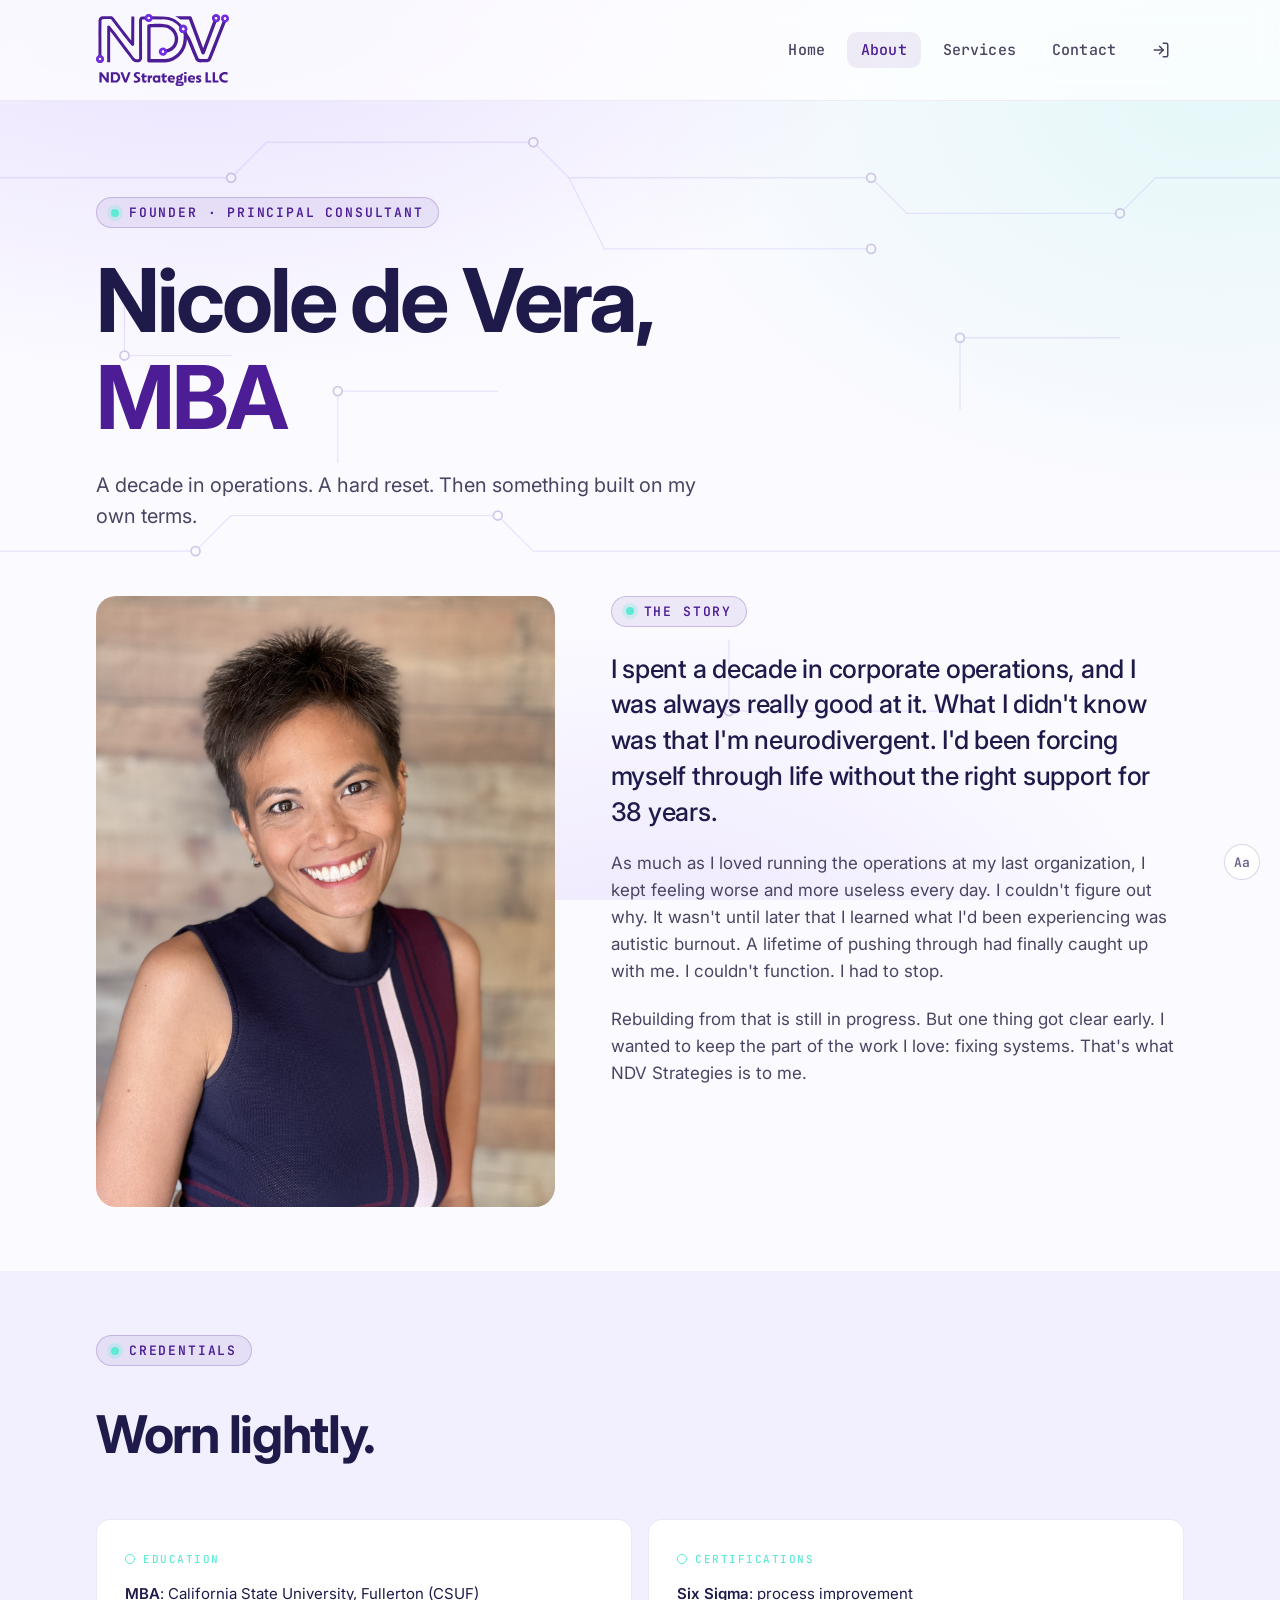
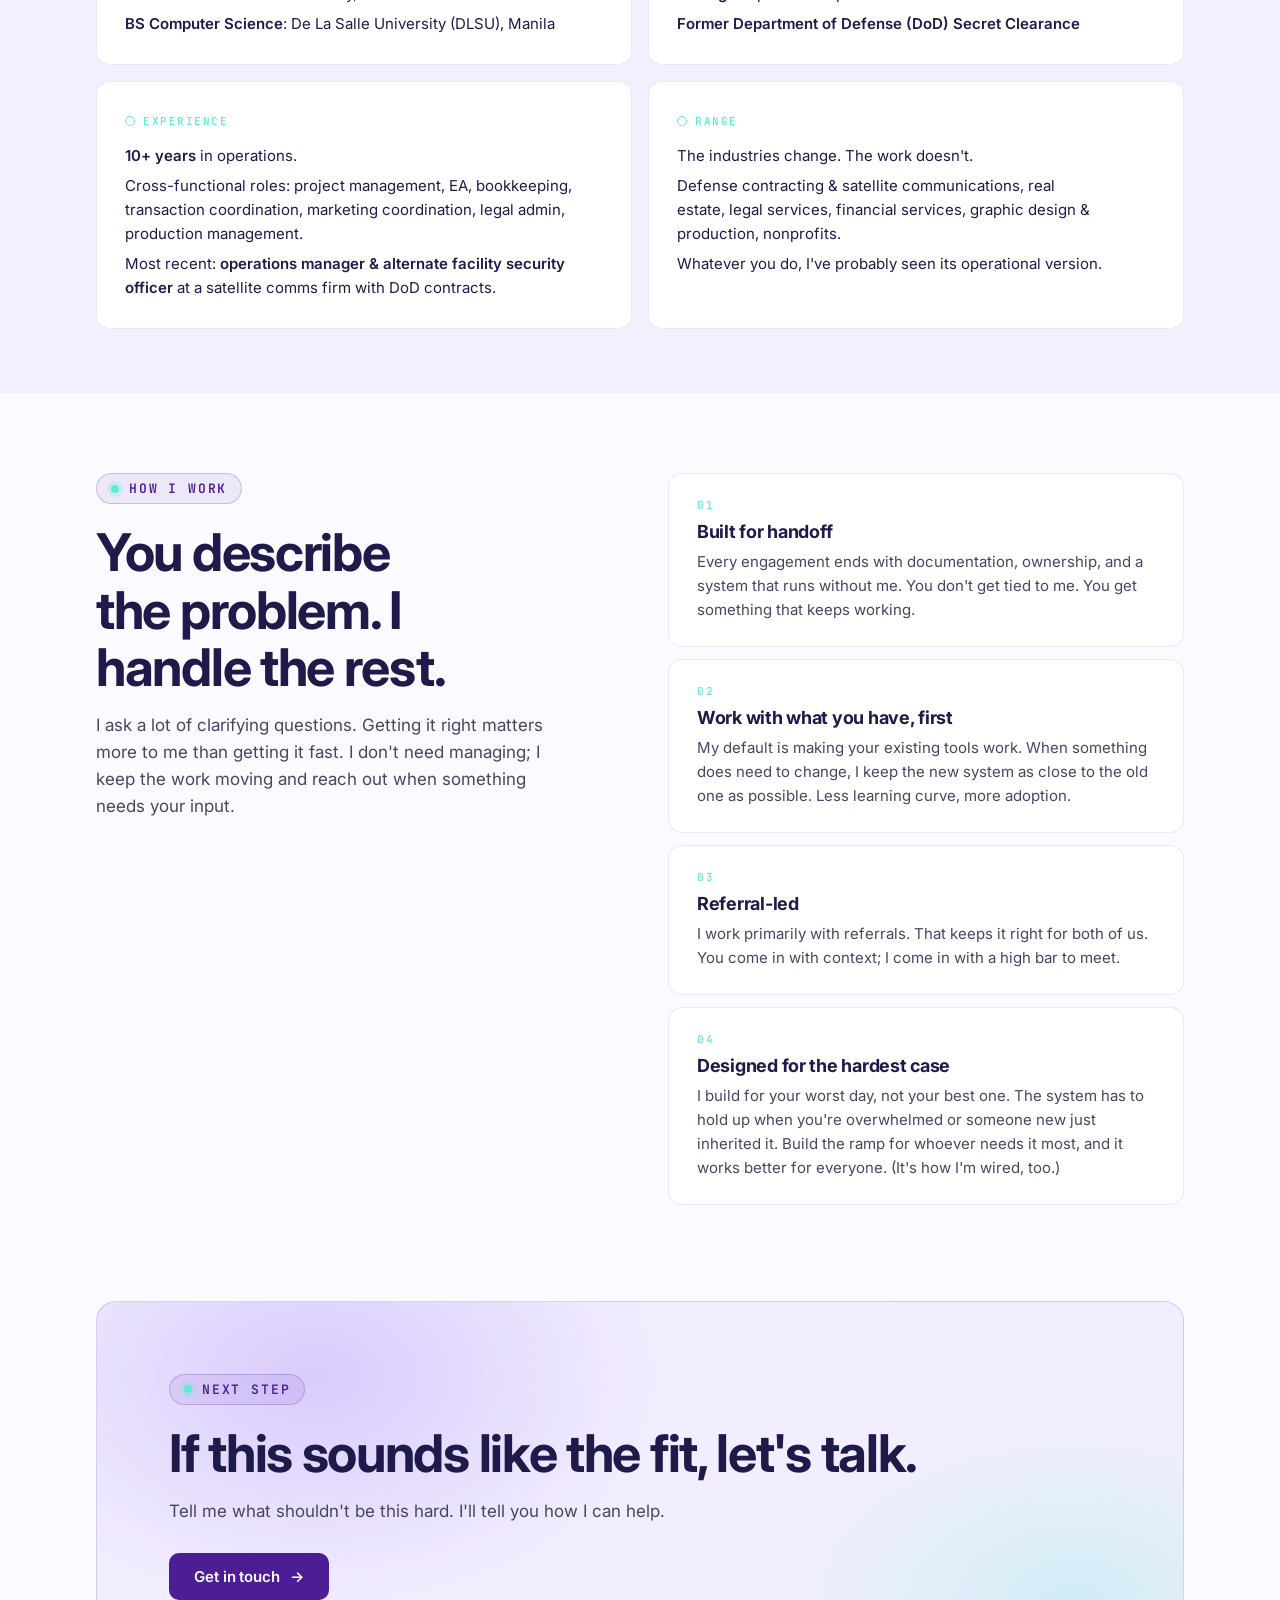
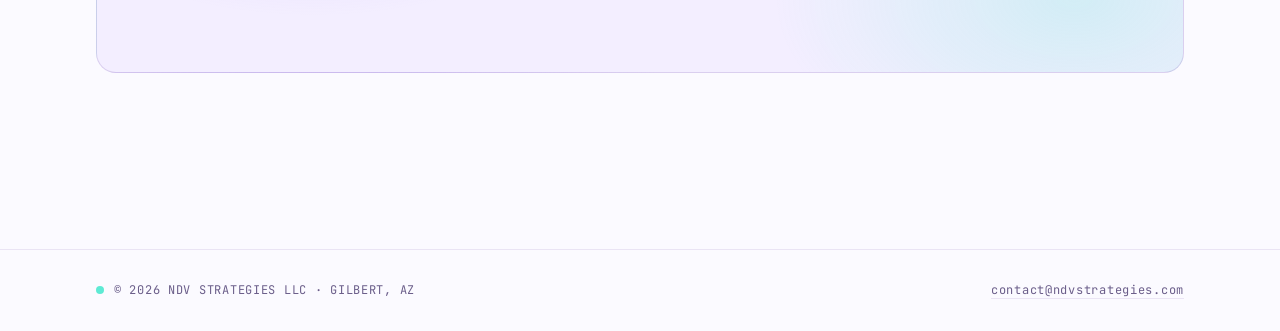
==== about.html @ 49d9cf90 "Services as 01/02/03 accordion; trim Work/Security from nav Convert the Services section from stacke" ====
<!doctype html>
<html lang="en">
<head>
<meta charset="utf-8">
<meta name="viewport" content="width=device-width, initial-scale=1">
<!-- Google Analytics -->
<script async src="https://www.googletagmanager.com/gtag/js?id=G-9NS33HYLJK"></script>
<script>window.dataLayer=window.dataLayer||[];function gtag(){dataLayer.push(arguments);}gtag('js',new Date());gtag('config','G-9NS33HYLJK');</script>
<title>About · NDV Strategies</title>
<meta name="description" content="Nicole de Vera, MBA, founder of NDV Strategies. A decade of operations including government contracting, a former Secret Clearance, and a bias for systems that run without you.">
<link rel="icon" type="image/svg+xml" href="assets/ndv-strategies-favicon.svg">
<link rel="icon" type="image/png" href="assets/ndv-strategies-favicon.png">
<link rel="stylesheet" href="colors_and_type.css">
<link rel="stylesheet" href="css/styles.css">
</head>
<body>

<svg class="circuit-bg" viewBox="0 0 1440 900" preserveAspectRatio="xMidYMid slice" aria-hidden="true">
  <g fill="none" stroke="#A78BFA" stroke-width="1.5" stroke-linecap="round" stroke-linejoin="round" opacity="0.9">
    <path d="M -50 200 L 260 200 L 300 160 L 600 160 L 640 200 L 980 200"/>
    <path d="M 980 200 L 1020 240 L 1260 240 L 1300 200 L 1500 200"/>
    <path d="M 640 200 L 680 280 L 980 280"/>
    <path d="M -50 620 L 220 620 L 260 580 L 560 580 L 600 620 L 1500 620"/>
    <path d="M 380 520 L 380 440 L 560 440"/>
    <path d="M 1080 460 L 1080 380 L 1260 380"/>
    <path d="M 820 720 L 820 800 L 1100 800"/>
    <path d="M 140 320 L 140 400 L 260 400"/>
  </g>
  <g fill="#FFFFFF" stroke="#4C1D95" stroke-width="2">
    <circle cx="260" cy="200" r="5"/><circle cx="600" cy="160" r="5"/>
    <circle cx="980" cy="200" r="5"/><circle cx="1260" cy="240" r="5"/>
    <circle cx="220" cy="620" r="5"/><circle cx="560" cy="580" r="5"/>
    <circle cx="980" cy="280" r="5"/><circle cx="380" cy="440" r="5"/>
    <circle cx="1080" cy="380" r="5"/><circle cx="820" cy="800" r="5"/>
    <circle cx="140" cy="400" r="5"/>
  </g>
</svg>

<nav class="site-nav">
  <div class="shell nav-inner">
    <a class="nav-brand" href="index.html" aria-label="NDV Strategies, home">
      <img src="assets/ndv-strategies-logo-primary-transparent.svg" alt="NDV Strategies">
    </a>
    <button class="nav-toggle" aria-label="Toggle menu" aria-expanded="false">
      <svg viewBox="0 0 24 24"><path d="M4 7h16M4 12h16M4 17h16"/></svg>
    </button>
    <ul class="nav-links">
      <li><a href="index.html">Home</a></li>
      <li><a href="about.html" class="active">About</a></li>
      <li><a href="index.html#services">Services</a></li>
      <li><a href="contact.html">Contact</a></li>
      <li><a href="portal.html" class="nav-portal" aria-label="Client login portal" title="Client login"><svg width="18" height="18" viewBox="0 0 24 24" fill="none" stroke="currentColor" stroke-width="2" stroke-linecap="round" stroke-linejoin="round" aria-hidden="true"><path d="m10 17 5-5-5-5"/><path d="M15 12H3"/><path d="M15 3h4a2 2 0 0 1 2 2v14a2 2 0 0 1-2 2h-4"/></svg><span class="nav-portal-text">Login</span></a></li>
    </ul>
  </div>
</nav>

<main>

  <section class="hero">
    <div class="shell about-hero">
      <div class="about-copy">
        <span class="eyebrow"><span class="node"></span> Founder · Principal Consultant</span>
        <h1 style="margin-top:24px;">Nicole&nbsp;de&nbsp;Vera,<br><span class="fin">MBA</span></h1>
        <p class="sub" style="margin-top:20px;">A decade in operations. A hard reset. Then something built on my own terms.</p>
      </div>
    </div>
  </section>

  <!-- The story -->
  <section class="section story-sec">
    <div class="shell story-grid">
      <div class="story-photo">
        <img src="assets/nicole-headshot.jpg" alt="Nicole de Vera">
      </div>
      <div class="story-body stack-md">
        <span class="eyebrow"><span class="node"></span> The story</span>
        <p class="lede">I spent a decade in corporate operations, and I was always really good at it. What I didn't know was that I'm neurodivergent. I'd been forcing myself through life without the right support for 38 years.</p>
        <p>As much as I loved running the operations at my last organization, I kept feeling worse and more useless every day. I couldn't figure out why. It wasn't until later that I learned what I'd been experiencing was autistic burnout. A lifetime of pushing through had finally caught up with me. I couldn't function. I had to stop.</p>
        <p>Rebuilding from that is still in progress. But one thing got clear early. I wanted to keep the part of the work I love: fixing systems. That's what NDV Strategies is to me.</p>
      </div>
    </div>
  </section>

  <!-- Credentials -->
  <section class="section creds-band">
    <div class="shell">
      <div class="section-head">
        <span class="eyebrow"><span class="node"></span> Credentials</span>
        <h2 style="margin-top:20px">Worn lightly.</h2>
      </div>

      <ul class="creds">
        <li>
          <span class="mono-label">Education</span>
          <p><strong>MBA</strong>: California State University, Fullerton (CSUF)</p>
          <p><strong>BS Computer Science</strong>: De La Salle University (DLSU), Manila</p>
        </li>
        <li>
          <span class="mono-label">Certifications</span>
          <p><strong>Six Sigma</strong>: process improvement</p>
          <p><strong>Former Department of Defense (DoD) Secret Clearance</strong></p>
        </li>
        <li>
          <span class="mono-label">Experience</span>
          <p><strong>10+ years</strong> in operations.</p>
          <p>Cross-functional roles: project management, EA, bookkeeping, transaction coordination, marketing coordination, legal admin, production management.</p>
          <p>Most recent: <strong>operations manager &amp; alternate facility security officer</strong> at a satellite comms firm with DoD contracts.</p>
        </li>
        <li>
          <span class="mono-label">Range</span>
          <p>The industries change. The work doesn't.</p>
          <p>Defense contracting &amp; satellite communications, real estate, legal services, financial services, graphic design &amp; production, nonprofits.</p>
          <p>Whatever you do, I've probably seen its operational version.</p>
        </li>
      </ul>
    </div>
  </section>

  <!-- How I work -->
  <section class="section">
    <div class="shell">
      <div class="how-grid">
        <div class="how-lede">
          <span class="eyebrow"><span class="node"></span> How I work</span>
          <h2 style="margin-top:20px">You describe the problem. I handle the rest.</h2>
          <p>I ask a lot of clarifying questions. Getting it right matters more to me than getting it fast. I don't need managing; I keep the work moving and reach out when something needs your input.</p>
        </div>
        <div class="how-principles stack-sm">
          <div class="principle">
            <span class="mono-label">01</span>
            <h3>Built for handoff</h3>
            <p>Every engagement ends with documentation, ownership, and a system that runs without me. You don't get tied to me. You get something that keeps working.</p>
          </div>
          <div class="principle">
            <span class="mono-label">02</span>
            <h3>Work with what you have, first</h3>
            <p>My default is making your existing tools work. When something does need to change, I keep the new system as close to the old one as possible. Less learning curve, more adoption.</p>
          </div>
          <div class="principle">
            <span class="mono-label">03</span>
            <h3>Referral-led</h3>
            <p>I work primarily with referrals. That keeps it right for both of us. You come in with context; I come in with a high bar to meet.</p>
          </div>
          <div class="principle">
            <span class="mono-label">04</span>
            <h3>Designed for the hardest case</h3>
            <p>I build for your worst day, not your best one. The system has to hold up when you're overwhelmed or someone new just inherited it. Build the ramp for whoever needs it most, and it works better for everyone. (It's how I'm wired, too.)</p>
          </div>
        </div>
      </div>
    </div>
  </section>

  <!-- CTA -->
  <section class="section">
    <div class="shell">
      <div class="cta-band">
        <span class="eyebrow"><span class="node"></span> Next step</span>
        <h2 style="margin-top:20px">If this sounds like the fit, let's talk.</h2>
        <p>Tell me what shouldn't be this hard. I'll tell you how I can help.</p>
        <a class="btn" href="contact.html">Get in touch <span class="arrow">→</span></a>
      </div>
    </div>
  </section>

</main>

<footer class="site-footer">
  <div class="shell footer-inner">
    <span class="status"><span class="pulse"></span> © 2026 NDV Strategies LLC · Gilbert, AZ</span>
    <a href="mailto:contact@ndvstrategies.com" style="color:#6B5E8A; border-bottom:1px solid rgba(76,29,149,0.10);">contact@ndvstrategies.com</a>

  </div>
</footer>
<script>if (localStorage.getItem('fastfont') === 'true') document.body.classList.add('fast-font');</script>

<style>
  /* Name + credential suffix */
  .about-copy h1 .cred {
    color: var(--purple-deep);
    font-size: 0.58em;
    font-weight: 700;
    letter-spacing: 0.04em;
    vertical-align: baseline;
    margin-left: 0.4em;
    white-space: nowrap;
  }

  /* Credentials band (full-bleed soft purple) */
  .section.creds-band {
    background: rgba(237,233,254,0.6);
    padding-top: 64px;
    padding-bottom: 64px;
    position: relative;
    z-index: 1;
  }
  .creds-band + .section { padding-top: 80px; }

  /* Pull the story up; equal space above and below it (about page only) */
  .hero { padding-bottom: 28px; }
  .section.story-sec { padding-top: 0; padding-bottom: 64px; }

  /* Story (with portrait filling the left column) */
  .story-grid {
    display: grid;
    grid-template-columns: 0.8fr 1fr;
    gap: 56px;
    align-items: stretch;
  }
  @media (max-width: 1023px) { .story-grid { grid-template-columns: 1fr; gap: 32px; } }

  .story-photo {
    border-radius: var(--r-xl);
    overflow: hidden;
    min-height: 100%;
  }
  .story-photo img {
    width: 100%;
    height: 100%;
    object-fit: cover;
    object-position: center top;
    display: block;
  }
  @media (max-width: 1023px) {
    .story-photo { aspect-ratio: 4 / 3; }
  }
  .story-body .eyebrow { margin-bottom: 4px; }
  .story-body .lede {
    font-size: clamp(22px, 2vw, 26px);
    line-height: 1.4;
    color: #1E1B4B;
    font-weight: 500;
    letter-spacing: -0.01em;
    max-width: 640px;
  }
  .story-body p { font-size: 17px; max-width: 640px; }

  /* Credentials */
  .creds {
    list-style: none;
    padding: 0;
    margin: 0;
    display: grid;
    grid-template-columns: repeat(2, 1fr);
    gap: 16px;
  }
  @media (max-width: 767px) { .creds { grid-template-columns: 1fr; } }
  .creds li {
    padding: 28px;
    background: #FFFFFF;
    border: 1px solid rgba(76,29,149,0.10);
    border-radius: var(--r-lg);
  }
  .creds .mono-label {
    font-family: var(--font-mono);
    font-size: 11px;
    font-weight: 500;
    letter-spacing: 0.14em;
    text-transform: uppercase;
    color: var(--teal);
    display: inline-flex;
    align-items: center;
    gap: 8px;
    margin-bottom: 16px;
  }
  .creds .mono-label::before {
    content: '';
    width: 8px; height: 8px;
    border-radius: 999px;
    border: 1.5px solid var(--teal);
  }
  .creds p { font-size: 15px; color: #1E1B4B; }
  .creds p + p { margin-top: 6px; }
  .creds strong { color: #1E1B4B; font-weight: 600; }

  /* How I work */
  .how-grid {
    display: grid;
    grid-template-columns: 1fr 1fr;
    gap: 56px;
    align-items: start;
  }
  @media (max-width: 1023px) { .how-grid { grid-template-columns: 1fr; gap: 40px; } }
  .how-lede p { margin-top: 16px; font-size: 17px; max-width: 480px; }
  .how-lede p + p { margin-top: 12px; }

  .principle {
    padding: 24px 28px;
    background: #FFFFFF;
    border: 1px solid rgba(76,29,149,0.10);
    border-radius: var(--r-lg);
    position: relative;
  }
  .principle .mono-label {
    font-family: var(--font-mono);
    font-size: 11px;
    font-weight: 500;
    letter-spacing: 0.14em;
    color: var(--teal);
    display: block;
    margin-bottom: 10px;
  }
  .principle h3 { font-size: 18px; margin-bottom: 8px; }
  .principle p { font-size: 15px; }
</style>

<script>
  const toggle = document.querySelector('.nav-toggle');
  const links = document.querySelector('.nav-links');
  toggle?.addEventListener('click', () => {
    const open = links.classList.toggle('open');
    toggle.setAttribute('aria-expanded', String(open));
  });
  links?.querySelectorAll('a').forEach(a => a.addEventListener('click', () => links.classList.remove('open')));
</script>

<button class="font-toggle" onclick="document.body.classList.toggle('fast-font'); localStorage.setItem('fastfont', document.body.classList.contains('fast-font'))" title="Toggle reading font">Aa</button>
</body>
</html>
---- colors_and_type.css ----
@import url('https://fonts.googleapis.com/css2?family=Inter:wght@400;500;600;700&family=JetBrains+Mono:wght@400;500&display=swap');

:root {
  --font-sans: 'Inter', system-ui, -apple-system, sans-serif;
  --font-mono: 'JetBrains Mono', 'Fira Code', monospace;

  /* Brand */
  --purple-deep:  #4C1D95;
  --purple-light: #A78BFA;
  --teal:         #5EEAD4;
  --bg-dark:      #0E0A1F;
  --bg-light:     #EDE9FE;

  /* Tones (derived, used across surfaces) */
  --ink-0:   #FFFFFF;
  --ink-050: rgba(237,233,254,0.92);
  --ink-100: rgba(237,233,254,0.78);
  --ink-200: rgba(237,233,254,0.62);
  --ink-300: rgba(237,233,254,0.45);
  --ink-400: rgba(237,233,254,0.28);
  --ink-500: rgba(237,233,254,0.15);
  --ink-600: rgba(237,233,254,0.08);

  --surface-hair: rgba(237,233,254,0.10);

  /* Radii */
  --r-sm: 8px;
  --r-md: 10px;
  --r-lg: 14px;
  --r-xl: 20px;

  /* Motion */
  --ease: cubic-bezier(0.22, 1, 0.36, 1);
  --fast: 140ms;
  --base: 220ms;
}
---- css/styles.css ----
/* ─────────────────────────────────────────────────────────
   NDV Strategies — shared site styles (LIGHT MODE)
   ───────────────────────────────────────────────────────── */

/* ── Fast Font (accessibility toggle) ───────────────────── */
@font-face {
  font-family: 'FastFont';
  src: url('../fonts/FastFont.woff2') format('woff2'),
       url('../fonts/Fast_Sans.ttf') format('truetype');
  font-display: swap;
}
body.fast-font {
  font-family: 'FastFont', system-ui, sans-serif;
  font-feature-settings: "calt" 1;
}
body.fast-font h1, body.fast-font h2, body.fast-font h3, body.fast-font h4,
body.fast-font p, body.fast-font li, body.fast-font a, body.fast-font span,
body.fast-font label, body.fast-font input, body.fast-font textarea, body.fast-font button {
  font-family: 'FastFont', system-ui, sans-serif;
}

* { box-sizing: border-box; }

html { scroll-behavior: smooth; }

html, body {
  margin: 0;
  padding: 0;
  font-family: var(--font-sans);
  background: #FBFAFF;
  color: #1E1B4B;
  -webkit-font-smoothing: antialiased;
  text-rendering: optimizeLegibility;
  min-height: 100%;
}

body {
  background:
    radial-gradient(1200px 700px at 15% -5%, rgba(167,139,250,0.25), transparent 60%),
    radial-gradient(1000px 700px at 95% 10%, rgba(94,234,212,0.14), transparent 60%),
    radial-gradient(900px 600px at 50% 110%, rgba(167,139,250,0.18), transparent 60%),
    #FBFAFF;
  background-attachment: fixed;
}

img { max-width: 100%; display: block; }

/* ── Layout shell ─────────────────────────────────────── */
.shell { max-width: 1200px; margin: 0 auto; padding: 0 56px; }
@media (max-width: 1023px) { .shell { padding: 0 32px; } }
@media (max-width: 767px)  { .shell { padding: 0 20px; } }

.section { padding: 96px 0; position: relative; }
@media (max-width: 767px) { .section { padding: 64px 0; } }
.section + .section { padding-top: 0; }

/* ── Circuit background ──────────────────────────────── */
.circuit-bg {
  position: fixed;
  inset: 0;
  opacity: 0.22;
  pointer-events: none;
  z-index: 0;
}

main, .site-nav, .site-footer { position: relative; z-index: 1; }

/* ── Type ────────────────────────────────────────────── */
h1, h2, h3, h4 {
  color: #1E1B4B;
  font-weight: 700;
  letter-spacing: -0.025em;
  line-height: 1.1;
  text-wrap: balance;
  margin: 0;
}

h1 { font-size: clamp(44px, 7vw, 88px); letter-spacing: -0.035em; }
h2 { font-size: clamp(32px, 4.2vw, 52px); }
h3 { font-size: clamp(20px, 1.8vw, 24px); letter-spacing: -0.015em; }

p { margin: 0; line-height: 1.6; color: #4A4462; text-wrap: pretty; }

a { color: var(--purple-deep); text-decoration: none; transition: color var(--fast) var(--ease); }
a:hover { color: #3E1777; }

.accent { color: var(--purple-deep); }

.eyebrow {
  display: inline-flex;
  align-items: center;
  gap: 10px;
  padding: 6px 14px;
  background: rgba(76,29,149,0.08);
  border: 1px solid rgba(76,29,149,0.22);
  border-radius: 999px;
  font-weight: 600;
  letter-spacing: 0.14em;
  color: var(--purple-deep);
  text-transform: uppercase;
  font-family: var(--font-mono);
  font-size: 13px;
}

.eyebrow .node {
  width: 8px; height: 8px;
  border-radius: 999px;
  background: var(--teal);
  box-shadow: 0 0 0 4px rgba(94,234,212,0.22);
}

.mono {
  font-family: var(--font-mono);
  font-size: 11px;
  font-weight: 500;
  letter-spacing: 0.12em;
  text-transform: uppercase;
  color: #6B5E8A;
}

/* ── Buttons ─────────────────────────────────────────── */
.btn {
  display: inline-flex;
  align-items: center;
  gap: 10px;
  padding: 15px 24px;
  border-radius: var(--r-md);
  border: 1px solid transparent;
  background: var(--purple-deep);
  color: #fff;
  font-family: inherit;
  font-size: 15px;
  font-weight: 600;
  letter-spacing: -0.005em;
  cursor: pointer;
  transition: background var(--fast) var(--ease), transform var(--fast) var(--ease), box-shadow var(--fast) var(--ease);
  text-decoration: none;
  line-height: 1;
}
.btn:hover { background: #3E1777; color: #fff; transform: translateY(-1px); box-shadow: 0 10px 30px -10px rgba(76,29,149,0.45); }
.btn:active { transform: translateY(0); }
.btn-icon { width: 17px; height: 17px; flex: none; }

.btn-ghost {
  background: transparent;
  color: var(--purple-deep);
  border: 1px solid rgba(76,29,149,0.22);
}
.btn-ghost:hover { background: rgba(76,29,149,0.06); color: var(--purple-deep); transform: translateY(-1px); box-shadow: none; }

.btn .arrow { display: inline-block; transition: transform var(--fast) var(--ease); }
.btn:hover .arrow { transform: translateX(3px); }

/* ── Navigation ──────────────────────────────────────── */
.site-nav {
  position: sticky;
  top: 0;
  z-index: 100;
  padding: 14px 0;
  background: rgba(255,255,255,0.72);
  backdrop-filter: blur(14px);
  -webkit-backdrop-filter: blur(14px);
  border-bottom: 1px solid rgba(76,29,149,0.08);
}

.nav-inner { display: flex; align-items: center; justify-content: space-between; gap: 24px; }

.nav-brand { display: flex; align-items: center; gap: 12px; text-decoration: none; }
.nav-brand img { height: 72px; width: auto; }

.nav-links {
  display: flex;
  align-items: center;
  gap: 8px;
  list-style: none;
  margin: 0;
  padding: 0;
}

.nav-links a {
  display: inline-block;
  padding: 8px 14px;
  border-radius: var(--r-md);
  font-family: var(--font-mono);
  font-size: 15px;
  letter-spacing: 0.01em;
  font-weight: 500;
  color: #4A4462;
  transition: color var(--fast) var(--ease), background var(--fast) var(--ease);
}
.nav-links a:hover { color: var(--purple-deep); background: rgba(76,29,149,0.05); }

.nav-links a.active {
  color: var(--purple-deep);
  background: rgba(76,29,149,0.08);
}

/* Discreet client-login icon link */
.nav-links a.nav-portal {
  display: inline-flex;
  align-items: center;
  gap: 8px;
}
.nav-links a.nav-portal svg { width: 18px; height: 18px; }
.nav-portal-text { display: none; }
@media (max-width: 767px) {
  .nav-portal-text { display: inline; }
}

.nav-toggle {
  display: none;
  background: transparent;
  border: 1px solid rgba(76,29,149,0.22);
  border-radius: var(--r-md);
  width: 40px; height: 40px;
  cursor: pointer;
  padding: 0;
  align-items: center;
  justify-content: center;
  color: var(--purple-deep);
}
.nav-toggle svg { width: 20px; height: 20px; stroke: currentColor; fill: none; stroke-width: 2; stroke-linecap: round; }

@media (max-width: 767px) {
  .nav-toggle { display: inline-flex; }
  .nav-links {
    position: absolute;
    top: 100%;
    right: 20px;
    left: 20px;
    flex-direction: column;
    align-items: stretch;
    gap: 4px;
    background: rgba(255,255,255,0.96);
    backdrop-filter: blur(14px);
    border: 1px solid rgba(76,29,149,0.12);
    border-radius: var(--r-lg);
    padding: 10px;
    margin-top: 10px;
    display: none;
    box-shadow: 0 20px 60px rgba(76,29,149,0.15);
  }
  .nav-links.open { display: flex; }
  .nav-links a { padding: 12px 14px; }
}

/* ── Hero ────────────────────────────────────────────── */
.hero { padding: 96px 0 80px; position: relative; }
@media (max-width: 767px) { .hero { padding: 56px 0 48px; } }

.hero h1 { margin: 28px 0 24px; }
.hero h1 .fin { color: var(--purple-deep); }

.hero .sub {
  font-size: clamp(17px, 1.6vw, 20px);
  line-height: 1.55;
  max-width: 620px;
  color: #4A4462;
  margin-bottom: 36px;
}

.hero-ctas { display: flex; gap: 12px; flex-wrap: wrap; }

/* ── Section titles ──────────────────────────────────── */
.section-head { max-width: 720px; margin-bottom: 56px; }
.section-head .eyebrow { margin-bottom: 20px; }
.section-head p { margin-top: 16px; font-size: 17px; color: #4A4462; max-width: 620px; }

/* ── Cards / pillars ─────────────────────────────────── */
.grid-3 {
  display: grid;
  grid-template-columns: repeat(3, 1fr);
  gap: 20px;
}
@media (max-width: 1023px) { .grid-3 { grid-template-columns: repeat(2, 1fr); } }
@media (max-width: 767px)  { .grid-3 { grid-template-columns: 1fr; } }

.card {
  padding: 32px;
  background: #fff;
  border: 1px solid rgba(76,29,149,0.10);
  border-radius: var(--r-lg);
  transition: background var(--fast) var(--ease), border-color var(--fast) var(--ease), transform var(--fast) var(--ease), box-shadow var(--fast) var(--ease);
  position: relative;
  box-shadow: 0 1px 2px rgba(33,7,73,0.04);
}
.card:hover {
  border-color: rgba(76,29,149,0.25);
  transform: translateY(-2px);
  box-shadow: 0 12px 40px -20px rgba(76,29,149,0.25);
}

.card .mono-label {
  font-family: var(--font-mono);
  font-size: 11px;
  font-weight: 500;
  letter-spacing: 0.14em;
  text-transform: uppercase;
  color: var(--purple-deep);
  margin-bottom: 20px;
  display: inline-flex;
  align-items: center;
  gap: 8px;
}
.card .mono-label::before {
  content: '';
  width: 8px; height: 8px;
  border-radius: 999px;
  background: var(--teal);
  border: 1.5px solid var(--teal);
}

.card h3 { margin-bottom: 12px; font-size: 22px; }
.card p { font-size: 15px; color: #4A4462; }

.card ul {
  list-style: none;
  padding: 0;
  margin: 20px 0 0;
  display: grid;
  gap: 8px;
}
.card ul li {
  font-size: 14px;
  color: #4A4462;
  padding-left: 20px;
  position: relative;
  line-height: 1.5;
}
.card ul li::before {
  content: '';
  position: absolute;
  left: 0; top: 9px;
  width: 6px; height: 6px;
  border-radius: 999px;
  border: 1.5px solid var(--teal);
  background: #fff;
}

/* ── Accessibility font toggle (floating) ───────────── */
.font-toggle {
  position: fixed;
  bottom: 20px;
  right: 20px;
  width: 36px;
  height: 36px;
  border-radius: 999px;
  border: 1px solid rgba(76,29,149,0.18);
  background: rgba(255,255,255,0.85);
  backdrop-filter: blur(8px);
  color: #6B5E8A;
  font-family: var(--font-mono);
  font-size: 13px;
  font-weight: 600;
  cursor: pointer;
  z-index: 99;
  transition: all var(--fast) var(--ease);
  padding: 0;
  line-height: 1;
}
.font-toggle:hover {
  border-color: var(--purple-deep);
  color: var(--purple-deep);
  transform: scale(1.08);
}
body.fast-font .font-toggle {
  background: var(--purple-deep);
  color: #fff;
  border-color: var(--purple-deep);
}

/* ── Footer ──────────────────────────────────────────── */
.site-footer {
  margin-top: 80px;
  padding: 32px 0;
  border-top: 1px solid rgba(76,29,149,0.10);
  font-size: 12px;
  color: #6B5E8A;
  font-family: var(--font-mono);
  letter-spacing: 0.06em;
}
.footer-inner {
  display: flex;
  justify-content: space-between;
  gap: 16px;
  flex-wrap: wrap;
  align-items: center;
}
.footer-inner .status { display: inline-flex; align-items: center; gap: 10px; text-transform: uppercase; }
.footer-inner .pulse {
  width: 8px; height: 8px;
  border-radius: 999px;
  background: var(--teal);
  animation: pulse 2.4s var(--ease) infinite;
}
@keyframes pulse {
  0%,100% { box-shadow: 0 0 0 0 rgba(94,234,212,0.6); }
  50%     { box-shadow: 0 0 0 10px rgba(94,234,212,0); }
}

/* ── CTA band ────────────────────────────────────────── */
.cta-band {
  padding: 72px;
  border-radius: var(--r-xl);
  background:
    radial-gradient(600px 400px at 20% 20%, rgba(167,139,250,0.35), transparent 60%),
    radial-gradient(500px 300px at 90% 80%, rgba(94,234,212,0.22), transparent 60%),
    #F3EEFF;
  border: 1px solid rgba(76,29,149,0.15);
  text-align: left;
  position: relative;
  overflow: hidden;
}
@media (max-width: 767px) { .cta-band { padding: 44px 28px; } }

.cta-band h2 { margin-bottom: 16px; }
.cta-band p { font-size: 17px; margin-bottom: 28px; max-width: 580px; color: #4A4462; }

/* ── Forms ───────────────────────────────────────────── */
.field { display: flex; flex-direction: column; gap: 8px; }
.field label {
  font-family: var(--font-mono);
  font-size: 11px;
  font-weight: 500;
  letter-spacing: 0.12em;
  text-transform: uppercase;
  color: #6B5E8A;
}
.field label .opt { color: #908AA8; text-transform: none; letter-spacing: 0.02em; font-size: 10px; margin-left: 6px; }

.field input,
.field textarea {
  width: 100%;
  padding: 14px 16px;
  border-radius: var(--r-md);
  border: 1px solid rgba(76,29,149,0.18);
  background: #fff;
  color: #1E1B4B;
  font-family: inherit;
  font-size: 15px;
  outline: none;
  transition: border-color var(--fast) var(--ease), box-shadow var(--fast) var(--ease), background var(--fast) var(--ease);
  resize: vertical;
}
.field input::placeholder,
.field textarea::placeholder { color: #908AA8; }
.field input:focus,
.field textarea:focus {
  border-color: var(--purple-deep);
  box-shadow: 0 0 0 4px rgba(76,29,149,0.14);
}
.field textarea { min-height: 140px; line-height: 1.5; }

/* ── Utility ─────────────────────────────────────────── */
.stack-lg > * + * { margin-top: 32px; }
.stack-md > * + * { margin-top: 20px; }
.stack-sm > * + * { margin-top: 12px; }

/* ── Expandable service cards (homepage "What we do") ─── */
/* Closed cards are compact and all the same size. Opening one
   expands it (and only it) to a fixed height; opening another
   collapses the first, so every expanded card is the same size. */
.grid-3--expandable { align-items: start; }

.card--expandable {
  padding: 0;
  overflow: hidden;
  /* Purple-tinted dark, matching the coming-soon page */
  background:
    radial-gradient(130% 110% at 18% 0%, rgba(76,29,149,0.55), transparent 56%),
    radial-gradient(120% 120% at 100% 100%, rgba(115,44,130,0.42), transparent 55%),
    #0E0A1F;
  border: 1px solid rgba(167,139,250,0.22);
  box-shadow: 0 12px 40px -24px rgba(14,10,31,0.9);
}
.card--expandable:hover {
  border-color: rgba(167,139,250,0.45);
  transform: translateY(-2px);
  box-shadow: 0 22px 54px -26px rgba(94,234,212,0.20);
}

/* Header / clickable button. Label stays left; only the title is centered. */
.card-head { margin: 0; font-size: inherit; font-weight: inherit; }
.card-toggle {
  display: block;
  width: 100%;
  text-align: left;
  background: none;
  border: 0;
  margin: 0;
  padding: 26px 26px 24px;
  cursor: pointer;
  font: inherit;
  color: inherit;
}
.card--expandable .mono-label {
  color: var(--purple-light);
  margin-bottom: 24px;
  font-size: 13px;
}
/* Title is centered; forced 2-line break (first word + "&" / rest)
   keeps every card's title shape identical. */
.card-toggle .card-name {
  display: block;
  text-align: center;
  font-size: 22px;
  font-weight: 600;
  line-height: 1.25;
  letter-spacing: -0.01em;
  color: var(--ink-0);
}

/* Chevron affordance — top-right corner, rotates up when open. */
.card-chevron-wrap {
  position: absolute;
  top: 26px;
  right: 24px;
  margin: 0;
  line-height: 0;
}
.card-chevron {
  display: inline-block;
  width: 9px; height: 9px;
  border-right: 2px solid var(--teal);
  border-bottom: 2px solid var(--teal);
  transform: rotate(45deg);                                  /* points down */
  transition: transform var(--fast, 220ms) var(--ease, ease);
}
.card--expandable.open .card-chevron { transform: rotate(225deg); }  /* points up */

/* Detail region: collapses to 0 when closed; opens to a FIXED
   height so every expanded card is the same size. */
.card-details {
  height: 0;
  opacity: 0;
  overflow: hidden;
  transition: height var(--fast, 260ms) var(--ease, ease),
              opacity var(--fast, 260ms) var(--ease, ease);
}
.card--expandable.open .card-details { height: 256px; opacity: 1; }
.card-details-inner { padding: 2px 26px 28px; text-align: left; }
.card-details-inner p { font-size: 16px; line-height: 1.5; color: var(--ink-100); margin-top: 0; }
.card--expandable .card-details-inner ul { margin-top: 16px; }
.card--expandable .card-details-inner ul li { font-size: 16px; color: var(--ink-100); }
/* Solid teal bullet dots */
.card--expandable .card-details-inner ul li::before {
  background: var(--teal);
  border-color: var(--teal);
}

@media (prefers-reduced-motion: reduce) {
  .card-details, .card-chevron { transition: none; }
}
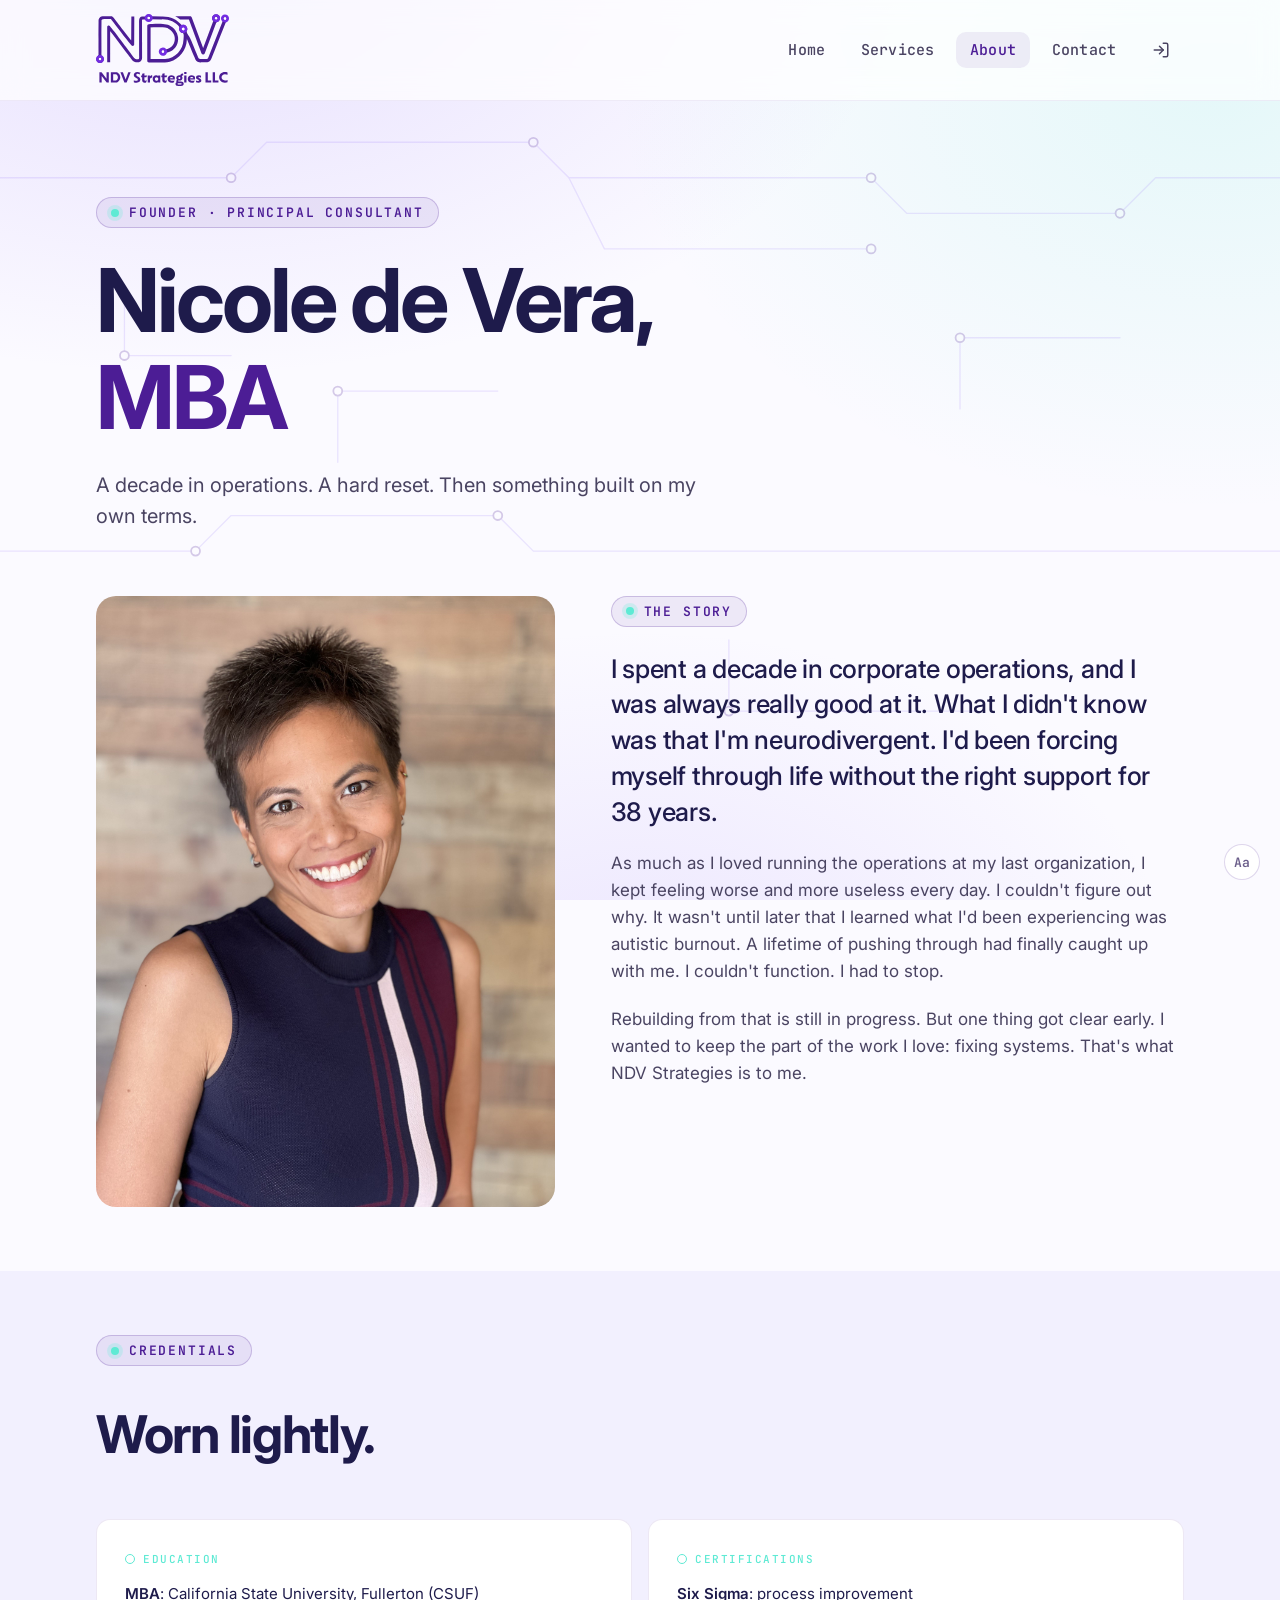
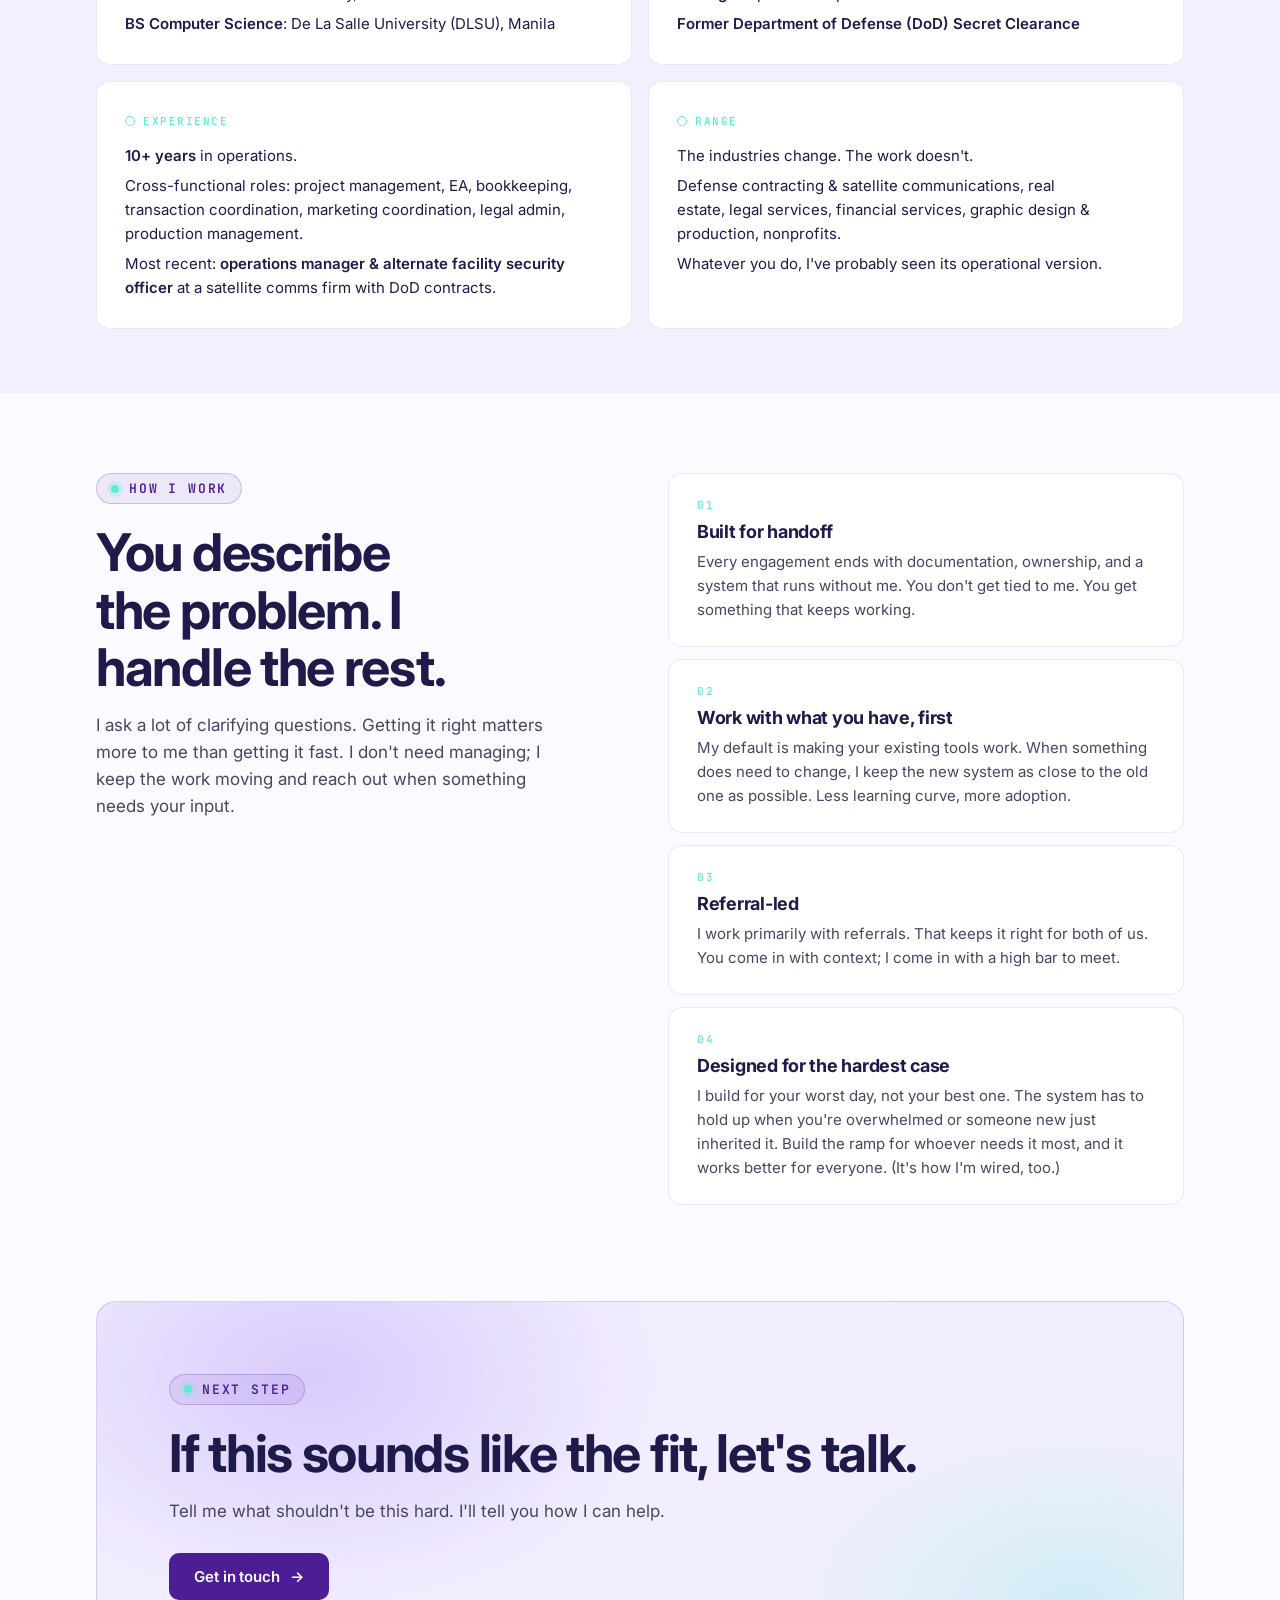
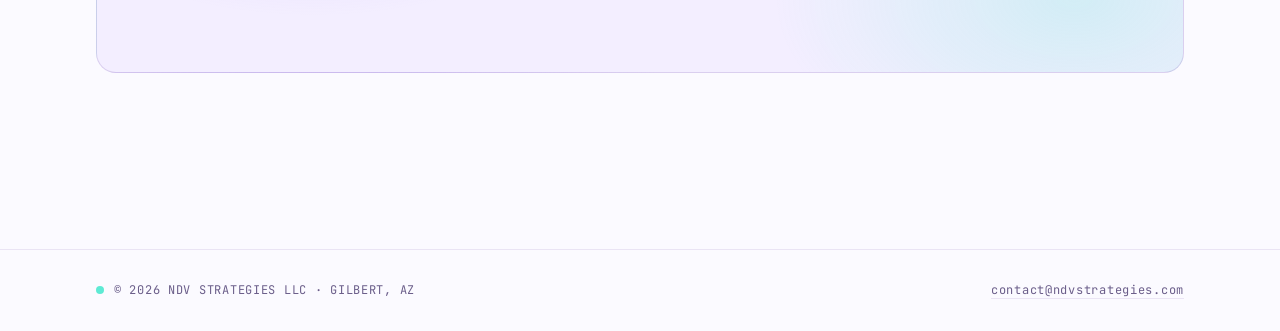
==== commit 24892d65: "Nav order: Home/Services/About/Contact/Login; drop More work stack Reorder nav site-wide so Services" ====
--- a/about.html
+++ b/about.html
@@ -46,8 +46,8 @@
     </button>
     <ul class="nav-links">
       <li><a href="index.html">Home</a></li>
+      <li><a href="services.html">Services</a></li>
       <li><a href="about.html" class="active">About</a></li>
-      <li><a href="index.html#services">Services</a></li>
       <li><a href="contact.html">Contact</a></li>
       <li><a href="portal.html" class="nav-portal" aria-label="Client login portal" title="Client login"><svg width="18" height="18" viewBox="0 0 24 24" fill="none" stroke="currentColor" stroke-width="2" stroke-linecap="round" stroke-linejoin="round" aria-hidden="true"><path d="m10 17 5-5-5-5"/><path d="M15 12H3"/><path d="M15 3h4a2 2 0 0 1 2 2v14a2 2 0 0 1-2 2h-4"/></svg><span class="nav-portal-text">Login</span></a></li>
     </ul>
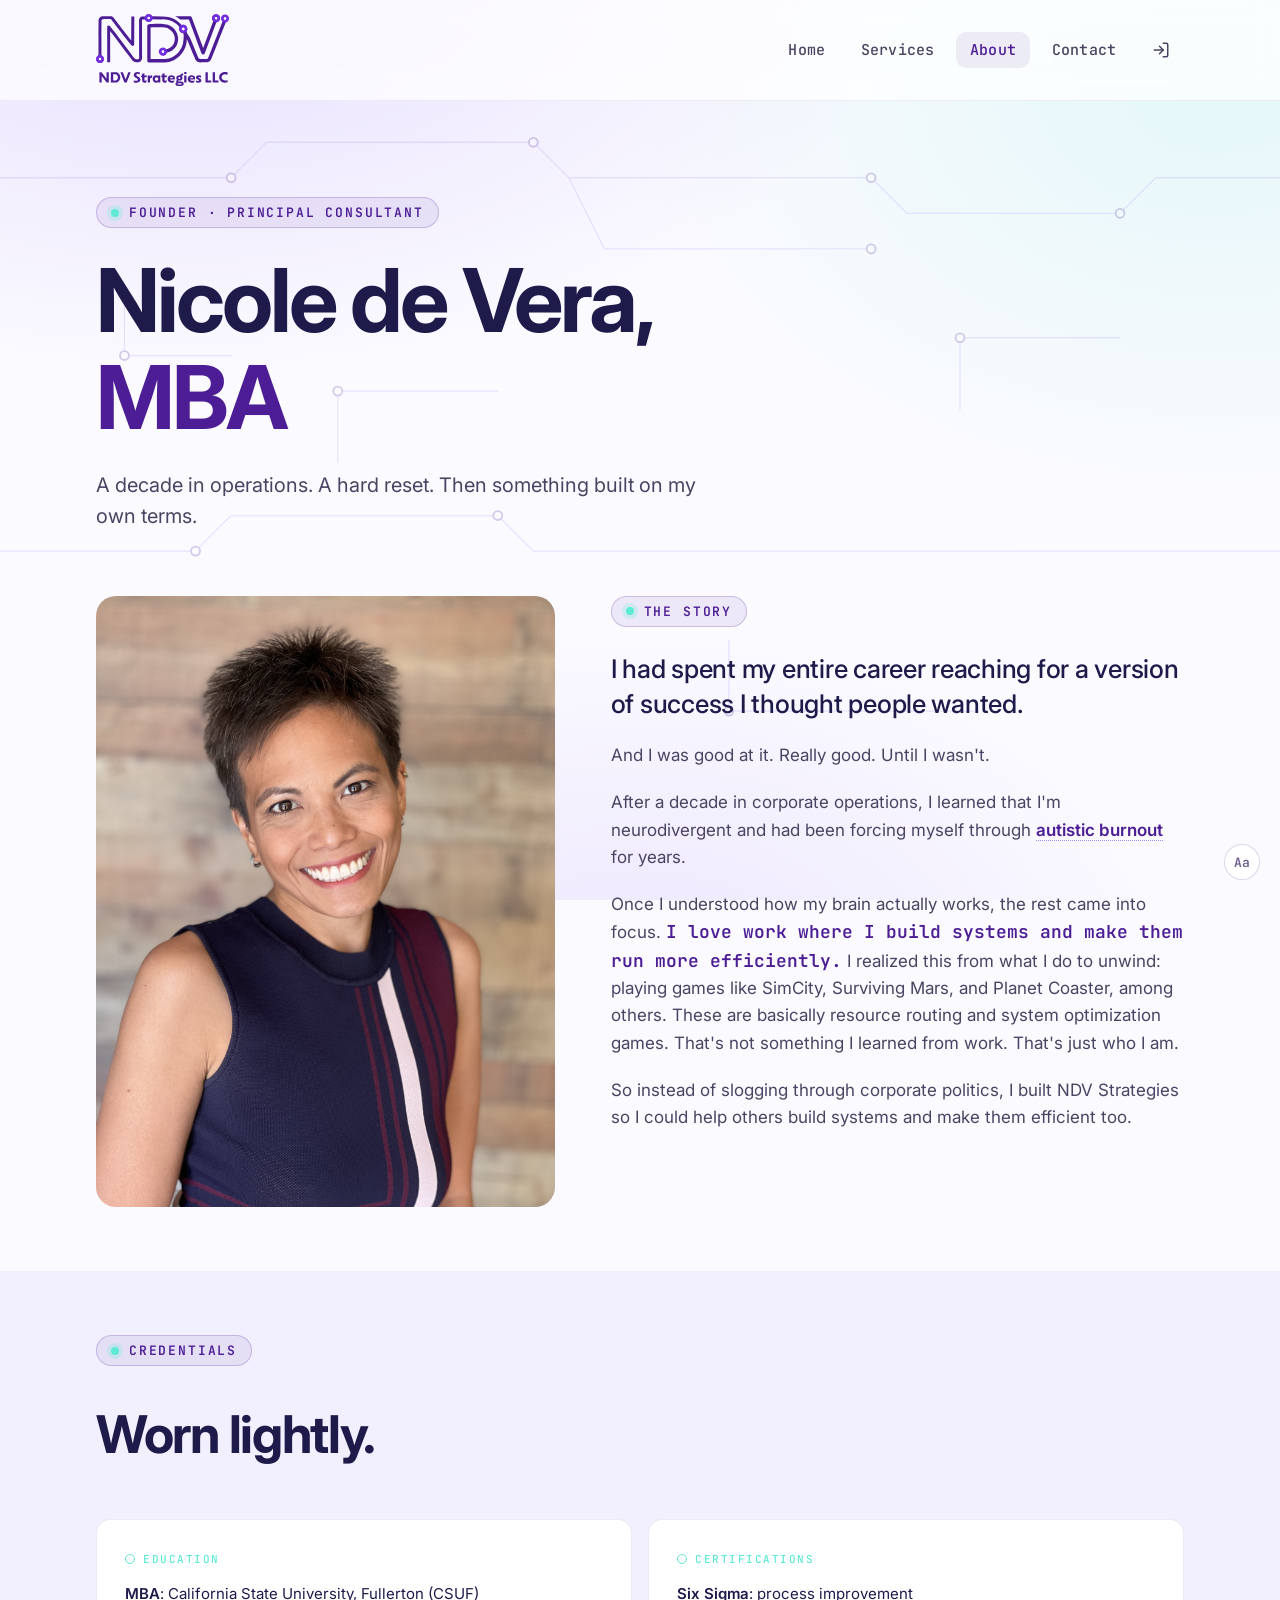
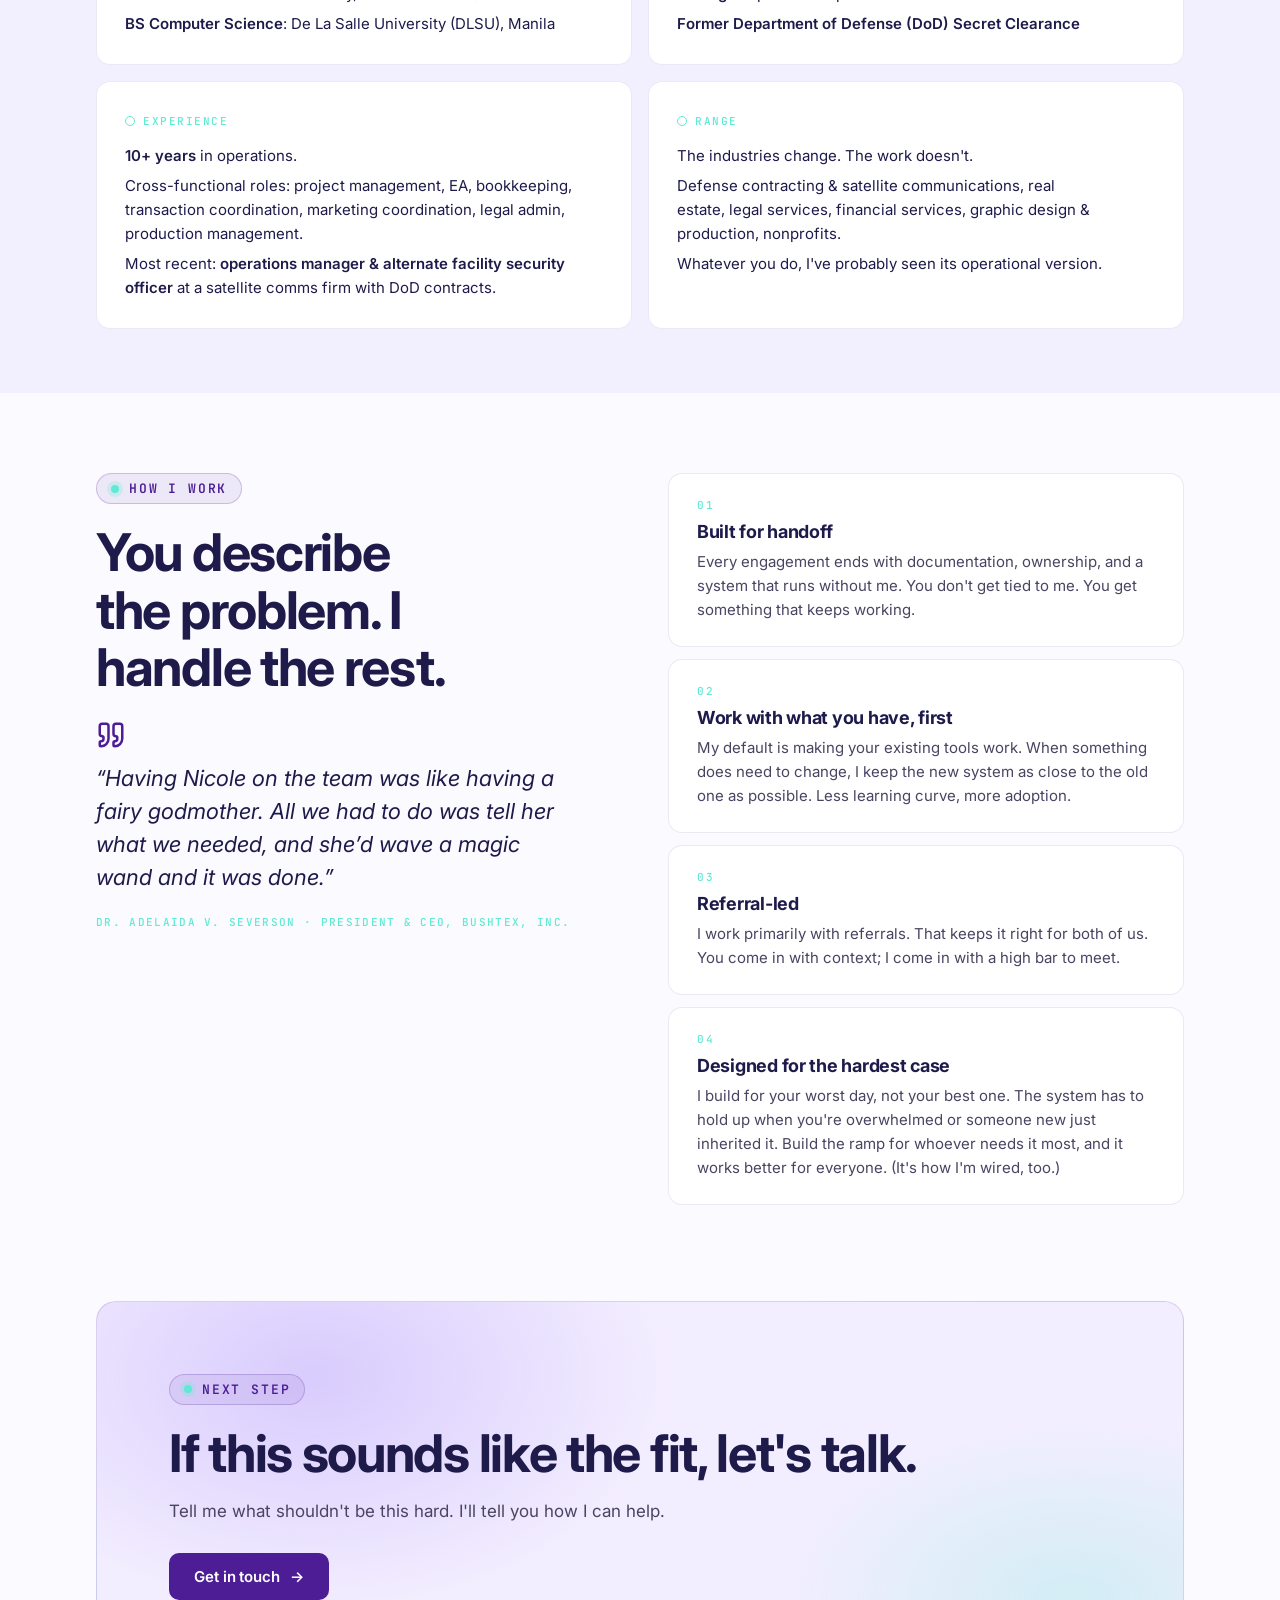
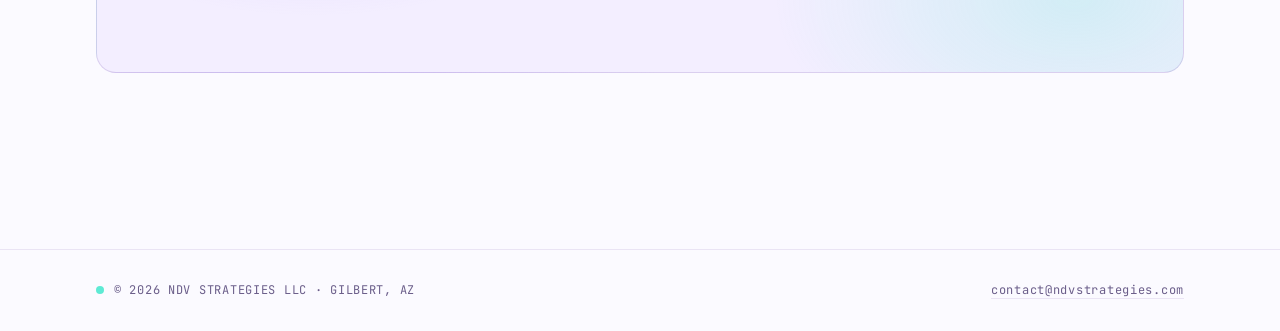
==== commit 7e73fef8: "feat(site): rewrite About story, add Dr. Severson testimonial, reorder services - about.html: new fo" ====
--- a/about.html
+++ b/about.html
@@ -74,9 +74,11 @@
       </div>
       <div class="story-body stack-md">
         <span class="eyebrow"><span class="node"></span> The story</span>
-        <p class="lede">I spent a decade in corporate operations, and I was always really good at it. What I didn't know was that I'm neurodivergent. I'd been forcing myself through life without the right support for 38 years.</p>
-        <p>As much as I loved running the operations at my last organization, I kept feeling worse and more useless every day. I couldn't figure out why. It wasn't until later that I learned what I'd been experiencing was autistic burnout. A lifetime of pushing through had finally caught up with me. I couldn't function. I had to stop.</p>
-        <p>Rebuilding from that is still in progress. But one thing got clear early. I wanted to keep the part of the work I love: fixing systems. That's what NDV Strategies is to me.</p>
+        <p class="lede">I had spent my entire career reaching for a version of success I thought people wanted.</p>
+        <p>And I was good at it. Really good. Until I wasn't.</p>
+        <p>After a decade in corporate operations, I learned that I'm neurodivergent and had been forcing myself through <span class="term" tabindex="0" role="note" aria-label="Autistic burnout: deep, long-term burnout from masking and the daily strain of navigating a world not built for your brain. Unlike regular burnout, a weekend off won't touch it. It can be debilitating for years, sometimes for life, severely affecting well-being and quality of life.">autistic burnout<span class="term-tip" aria-hidden="true">Deep, long-term burnout from masking and the daily strain of navigating a world not built for your brain. Unlike regular burnout, a weekend off won't touch it. It can be debilitating for years, sometimes for life, severely affecting well-being and quality of life.</span></span> for years.</p>
+        <p>Once I understood how my brain actually works, the rest came into focus. <span class="accent-line">I love work where I build systems and make them run more efficiently.</span> I realized this from what I do to unwind: playing games like SimCity, Surviving Mars, and Planet Coaster, among others. These are basically resource routing and system optimization games. That's not something I learned from work. That's just who I am.</p>
+        <p>So instead of slogging through corporate politics, I built NDV Strategies so I could help others build systems and make them efficient too.</p>
       </div>
     </div>
   </section>
@@ -123,7 +125,11 @@
         <div class="how-lede">
           <span class="eyebrow"><span class="node"></span> How I work</span>
           <h2 style="margin-top:20px">You describe the problem. I handle the rest.</h2>
-          <p>I ask a lot of clarifying questions. Getting it right matters more to me than getting it fast. I don't need managing; I keep the work moving and reach out when something needs your input.</p>
+          <blockquote class="how-quote">
+            <span class="how-quote-mark"><svg viewBox="0 0 24 24" fill="none" stroke="currentColor" stroke-width="2" stroke-linecap="round" stroke-linejoin="round" aria-hidden="true"><path d="M16 3a2 2 0 0 0-2 2v6a2 2 0 0 0 2 2 1 1 0 0 1 1 1v1a2 2 0 0 1-2 2 1 1 0 0 0-1 1v2a1 1 0 0 0 1 1 6 6 0 0 0 6-6V5a2 2 0 0 0-2-2z"/><path d="M5 3a2 2 0 0 0-2 2v6a2 2 0 0 0 2 2 1 1 0 0 1 1 1v1a2 2 0 0 1-2 2 1 1 0 0 0-1 1v2a1 1 0 0 0 1 1 6 6 0 0 0 6-6V5a2 2 0 0 0-2-2z"/></svg></span>
+            <p>&ldquo;Having Nicole on the team was like having a fairy godmother. All we had to do was tell her what we needed, and she&rsquo;d wave a magic wand and it was done.&rdquo;</p>
+            <cite>Dr. Adelaida V. Severson &middot; President &amp; CEO, Bushtex, Inc.</cite>
+          </blockquote>
         </div>
         <div class="how-principles stack-sm">
           <div class="principle">
@@ -175,6 +181,89 @@
 <script>if (localStorage.getItem('fastfont') === 'true') document.body.classList.add('fast-font');</script>
 
 <style>
+  /* Testimonial quote in the "How I work" left column */
+  .how-lede .how-quote {
+    margin: 24px 0 0;
+    padding: 0;
+    border: 0;
+  }
+  .how-quote .how-quote-mark { display: inline-flex; color: var(--purple-deep); margin-bottom: 12px; }
+  .how-quote .how-quote-mark svg { width: 30px; height: 30px; }
+  .how-quote p {
+    font-size: clamp(18px, 1.8vw, 22px) !important;
+    line-height: 1.5;
+    font-style: italic;
+    color: #1E1B4B;
+    font-weight: 400;
+    margin: 0 0 16px !important;
+    max-width: 480px;
+  }
+  .how-quote cite {
+    font-family: var(--font-mono);
+    font-style: normal;
+    font-size: 11px;
+    font-weight: 500;
+    letter-spacing: 0.12em;
+    text-transform: uppercase;
+    color: var(--teal);
+  }
+
+  /* In-line accent line in the story (subtle highlight) */
+  .story-body .accent-line {
+    font-family: var(--font-mono);
+    font-weight: 600;
+    font-size: 1.05em;
+    color: var(--purple-deep);
+  }
+
+  /* Inline term tooltip (e.g. "autistic burnout") */
+  .term {
+    position: relative;
+    font-weight: 600;
+    color: var(--purple-deep);
+    border-bottom: 1.5px dotted var(--purple-light);
+    cursor: help;
+    outline: none;
+  }
+  .term:focus-visible { border-radius: 3px; box-shadow: 0 0 0 3px rgba(167,139,250,0.45); }
+  .term-tip {
+    position: absolute;
+    left: 0;
+    bottom: calc(100% + 12px);
+    width: min(340px, 78vw);
+    background: #1E1B4B;
+    color: #EDE9FE;
+    font-size: 13.5px;
+    font-weight: 400;
+    line-height: 1.55;
+    letter-spacing: 0;
+    text-align: left;
+    padding: 13px 15px;
+    border-radius: 12px;
+    box-shadow: 0 16px 40px -14px rgba(14,10,31,0.75);
+    opacity: 0;
+    visibility: hidden;
+    transform: translateY(5px);
+    transition: opacity 0.16s ease, transform 0.16s ease, visibility 0.16s;
+    z-index: 30;
+    pointer-events: none;
+  }
+  .term-tip::after {
+    content: '';
+    position: absolute;
+    top: 100%;
+    left: 26px;
+    border: 7px solid transparent;
+    border-top-color: #1E1B4B;
+  }
+  .term:hover .term-tip,
+  .term:focus .term-tip,
+  .term:focus-within .term-tip {
+    opacity: 1;
+    visibility: visible;
+    transform: translateY(0);
+  }
+
   /* Name + credential suffix */
   .about-copy h1 .cred {
     color: var(--purple-deep);
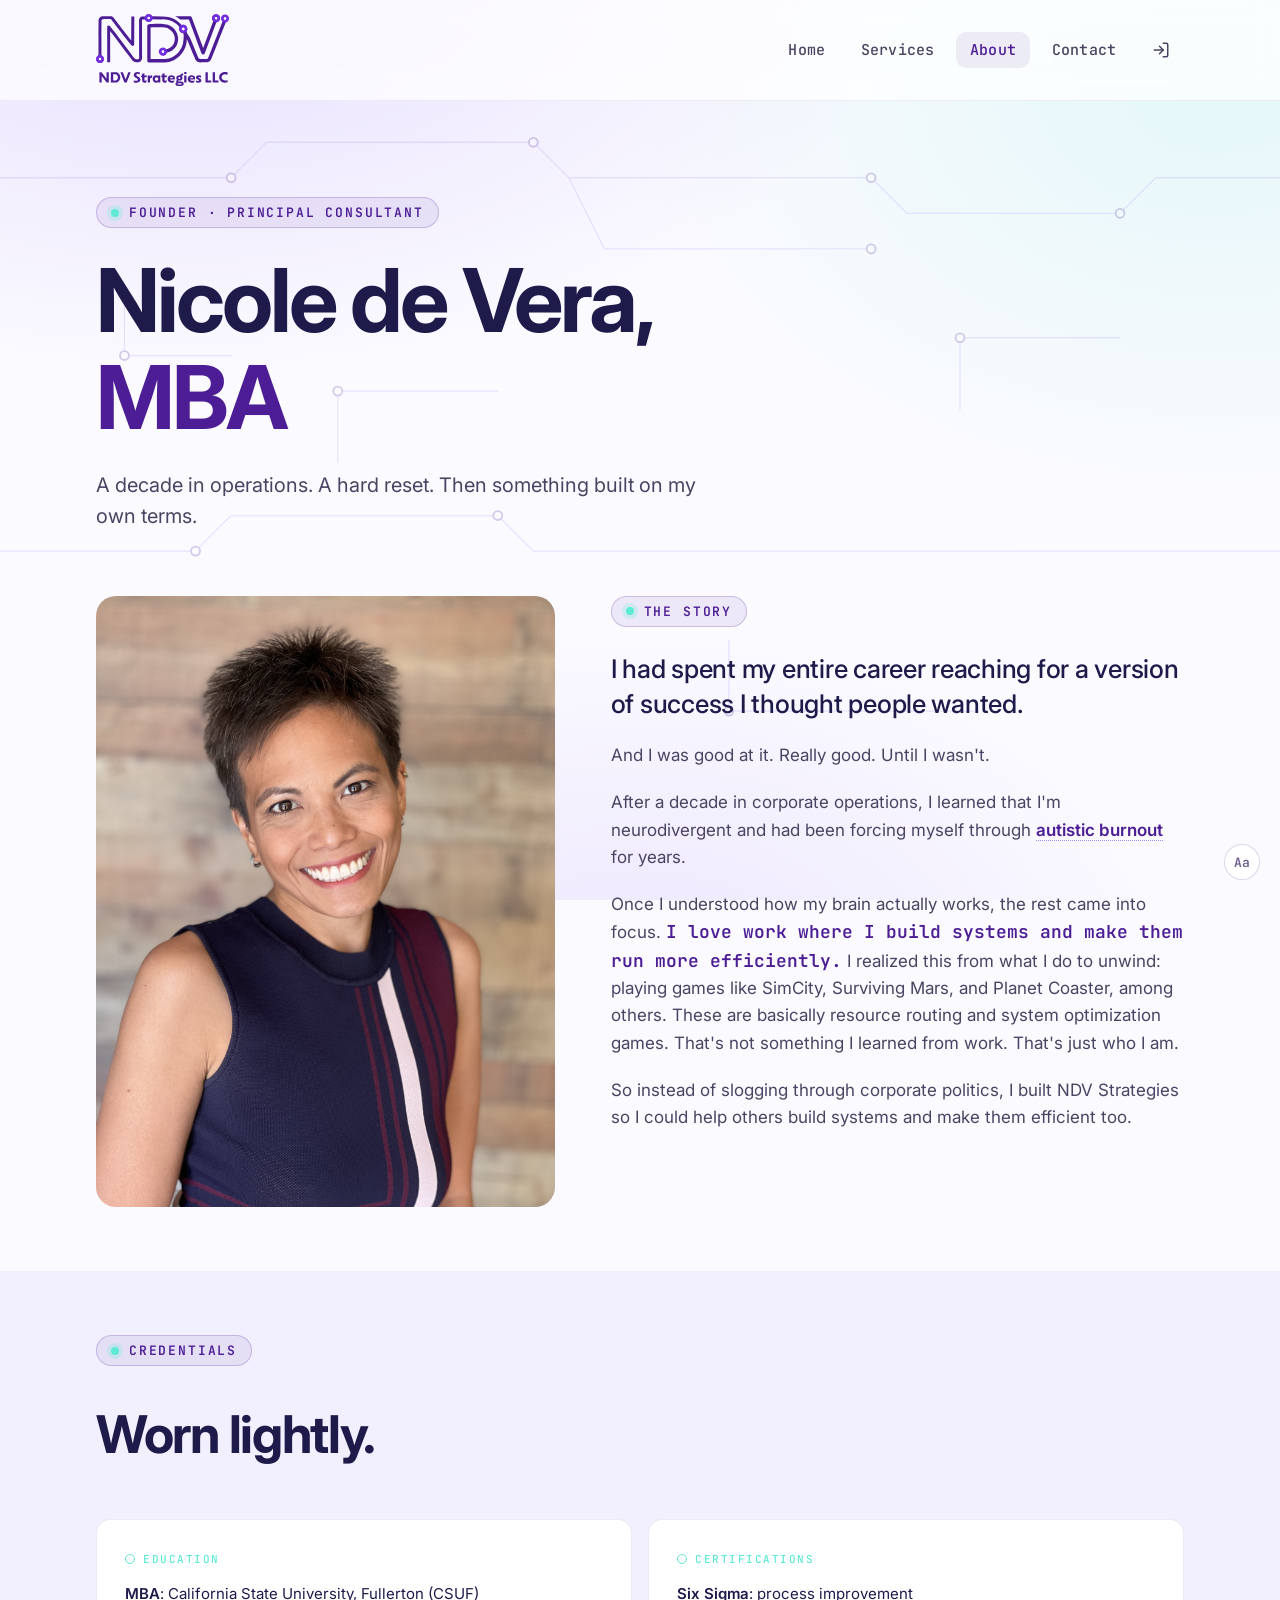
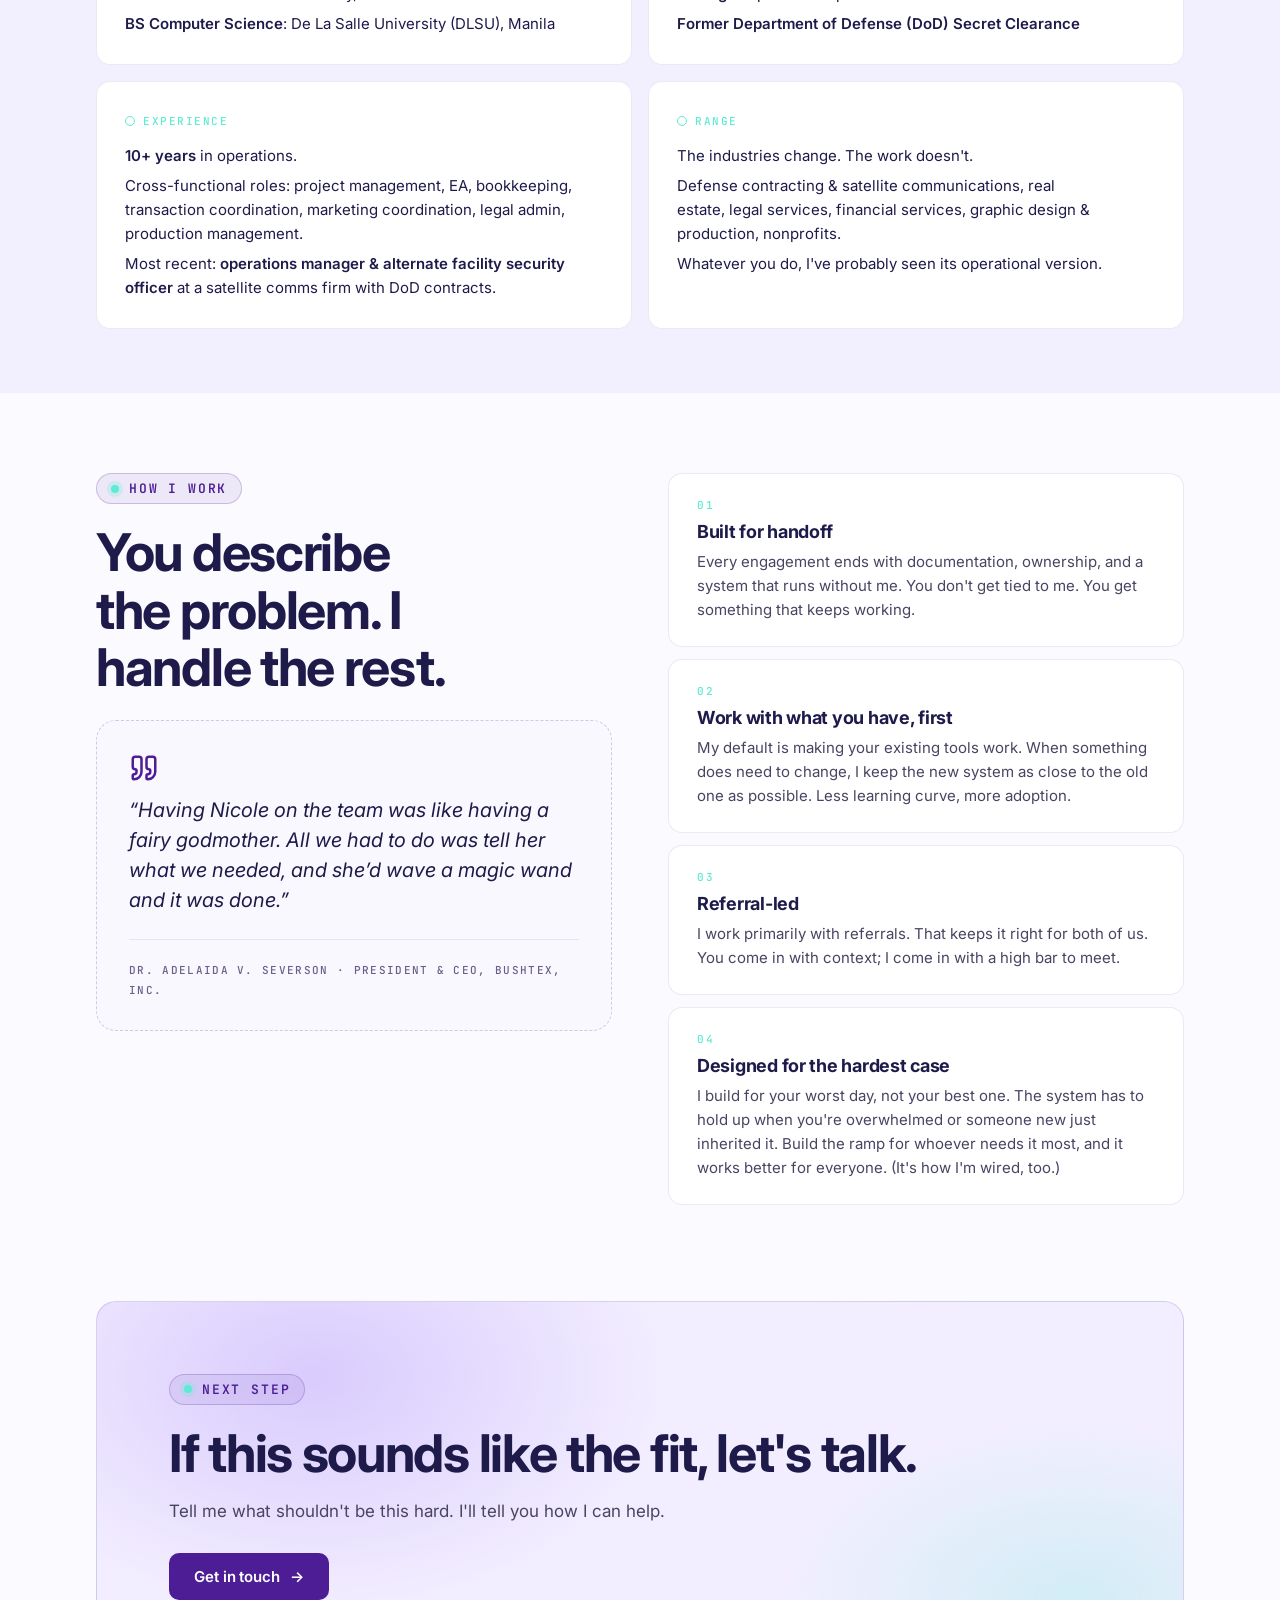
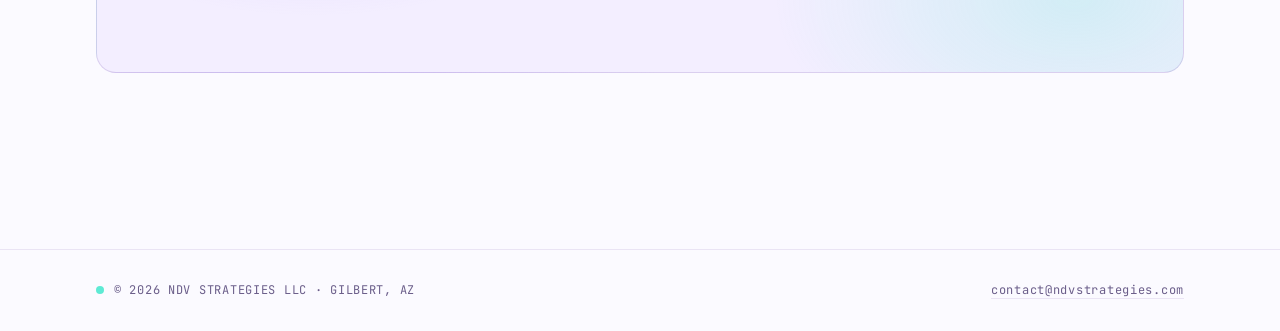
==== commit f74a3ece: "fix(about): box the Dr. Severson quote like the front-page card; readable name - Wrap the How-I-work" ====
--- a/about.html
+++ b/about.html
@@ -128,7 +128,7 @@
           <blockquote class="how-quote">
             <span class="how-quote-mark"><svg viewBox="0 0 24 24" fill="none" stroke="currentColor" stroke-width="2" stroke-linecap="round" stroke-linejoin="round" aria-hidden="true"><path d="M16 3a2 2 0 0 0-2 2v6a2 2 0 0 0 2 2 1 1 0 0 1 1 1v1a2 2 0 0 1-2 2 1 1 0 0 0-1 1v2a1 1 0 0 0 1 1 6 6 0 0 0 6-6V5a2 2 0 0 0-2-2z"/><path d="M5 3a2 2 0 0 0-2 2v6a2 2 0 0 0 2 2 1 1 0 0 1 1 1v1a2 2 0 0 1-2 2 1 1 0 0 0-1 1v2a1 1 0 0 0 1 1 6 6 0 0 0 6-6V5a2 2 0 0 0-2-2z"/></svg></span>
             <p>&ldquo;Having Nicole on the team was like having a fairy godmother. All we had to do was tell her what we needed, and she&rsquo;d wave a magic wand and it was done.&rdquo;</p>
-            <cite>Dr. Adelaida V. Severson &middot; President &amp; CEO, Bushtex, Inc.</cite>
+            <div class="how-quote-foot"><span class="mono">Dr. Adelaida V. Severson &middot; President &amp; CEO, Bushtex, Inc.</span></div>
           </blockquote>
         </div>
         <div class="how-principles stack-sm">
@@ -181,31 +181,29 @@
 <script>if (localStorage.getItem('fastfont') === 'true') document.body.classList.add('fast-font');</script>
 
 <style>
-  /* Testimonial quote in the "How I work" left column */
+  /* Testimonial card in the "How I work" left column (matches front-page card) */
   .how-lede .how-quote {
     margin: 24px 0 0;
-    padding: 0;
-    border: 0;
+    padding: 32px;
+    background: #FAF8FF;
+    border: 1px dashed rgba(76,29,149,0.22);
+    border-radius: var(--r-xl);
   }
   .how-quote .how-quote-mark { display: inline-flex; color: var(--purple-deep); margin-bottom: 12px; }
   .how-quote .how-quote-mark svg { width: 30px; height: 30px; }
   .how-quote p {
-    font-size: clamp(18px, 1.8vw, 22px) !important;
+    font-size: clamp(17px, 1.7vw, 20px) !important;
     line-height: 1.5;
     font-style: italic;
     color: #1E1B4B;
     font-weight: 400;
-    margin: 0 0 16px !important;
+    margin: 0 !important;
     max-width: 480px;
   }
-  .how-quote cite {
-    font-family: var(--font-mono);
-    font-style: normal;
-    font-size: 11px;
-    font-weight: 500;
-    letter-spacing: 0.12em;
-    text-transform: uppercase;
-    color: var(--teal);
+  .how-quote-foot {
+    margin-top: 24px;
+    padding-top: 18px;
+    border-top: 1px solid rgba(76,29,149,0.10);
   }
 
   /* In-line accent line in the story (subtle highlight) */
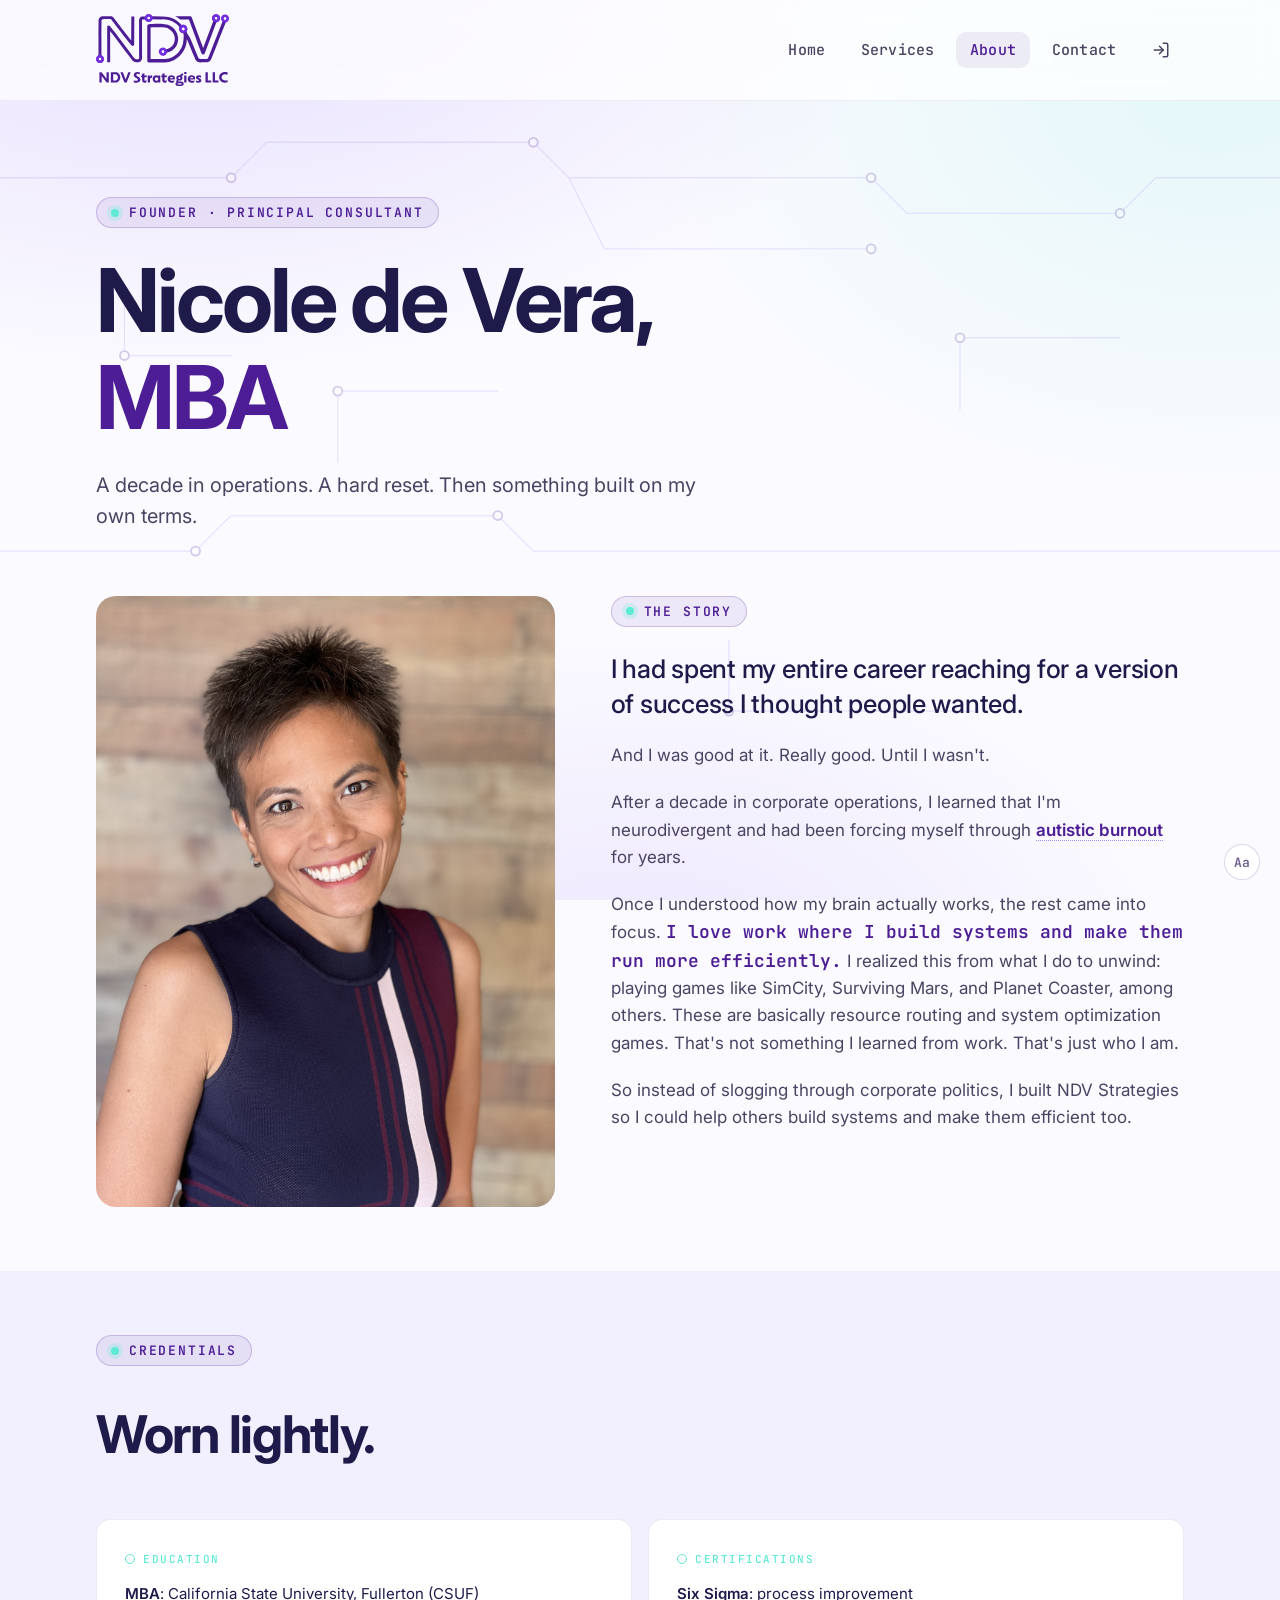
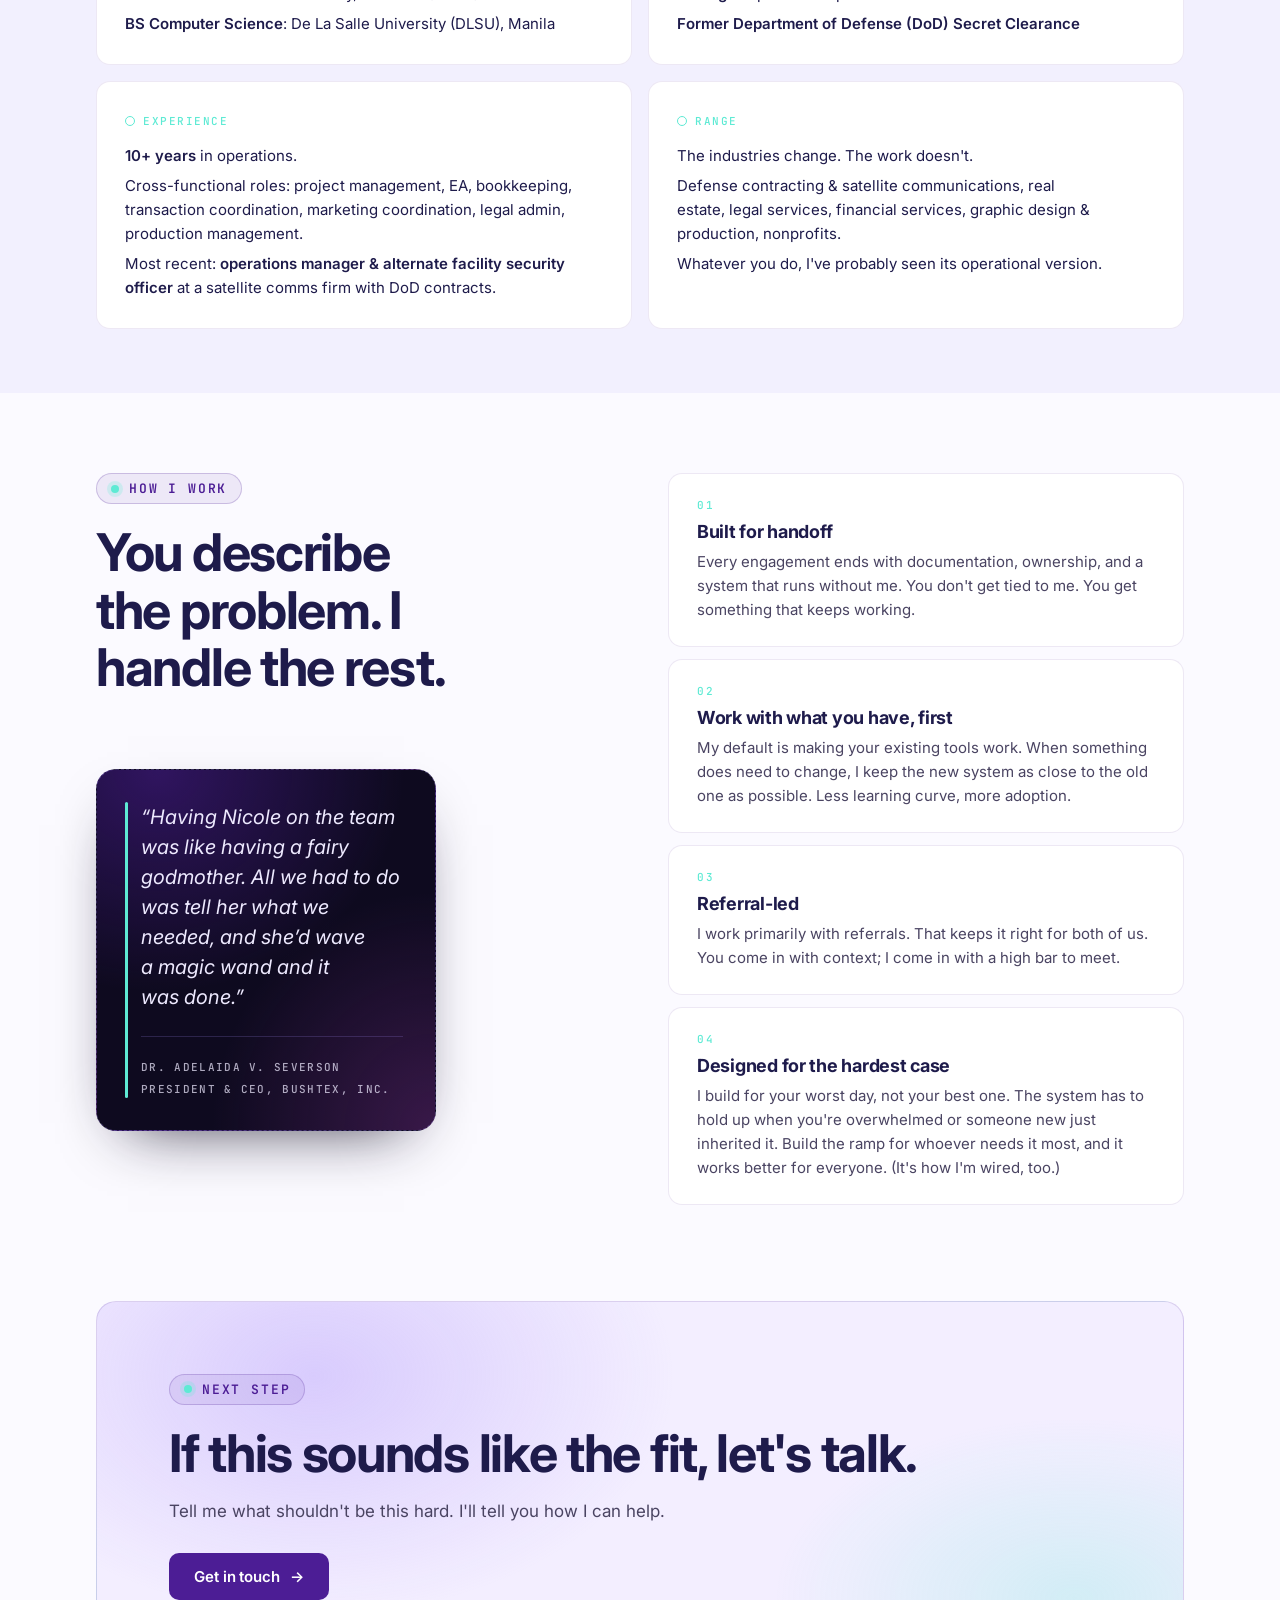
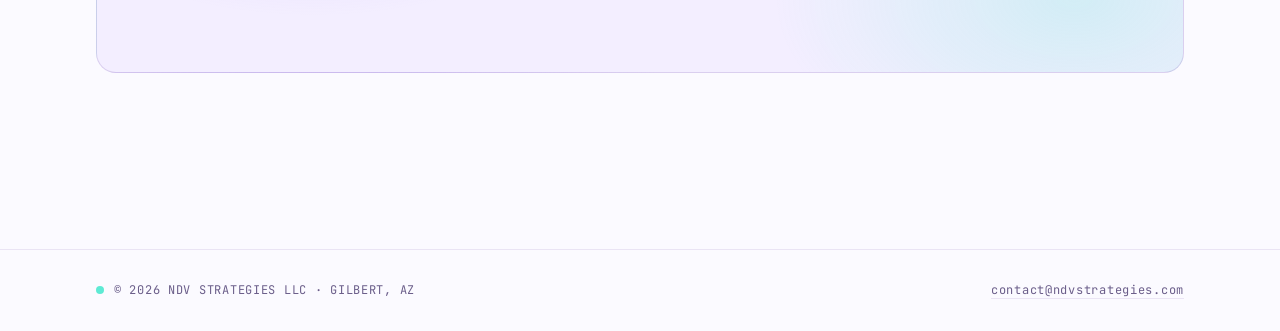
==== commit d844e669: "style(about): dark testimonial card (matches "the throughline"), narrower + centered - Restyle the H" ====
--- a/about.html
+++ b/about.html
@@ -126,9 +126,8 @@
           <span class="eyebrow"><span class="node"></span> How I work</span>
           <h2 style="margin-top:20px">You describe the problem. I handle the rest.</h2>
           <blockquote class="how-quote">
-            <span class="how-quote-mark"><svg viewBox="0 0 24 24" fill="none" stroke="currentColor" stroke-width="2" stroke-linecap="round" stroke-linejoin="round" aria-hidden="true"><path d="M16 3a2 2 0 0 0-2 2v6a2 2 0 0 0 2 2 1 1 0 0 1 1 1v1a2 2 0 0 1-2 2 1 1 0 0 0-1 1v2a1 1 0 0 0 1 1 6 6 0 0 0 6-6V5a2 2 0 0 0-2-2z"/><path d="M5 3a2 2 0 0 0-2 2v6a2 2 0 0 0 2 2 1 1 0 0 1 1 1v1a2 2 0 0 1-2 2 1 1 0 0 0-1 1v2a1 1 0 0 0 1 1 6 6 0 0 0 6-6V5a2 2 0 0 0-2-2z"/></svg></span>
             <p>&ldquo;Having Nicole on the team was like having a fairy godmother. All we had to do was tell her what we needed, and she&rsquo;d wave a magic wand and it was done.&rdquo;</p>
-            <div class="how-quote-foot"><span class="mono">Dr. Adelaida V. Severson &middot; President &amp; CEO, Bushtex, Inc.</span></div>
+            <div class="how-quote-foot"><span class="mono">Dr. Adelaida V. Severson<br>President &amp; CEO, Bushtex, Inc.</span></div>
           </blockquote>
         </div>
         <div class="how-principles stack-sm">
@@ -181,29 +180,47 @@
 <script>if (localStorage.getItem('fastfont') === 'true') document.body.classList.add('fast-font');</script>
 
 <style>
-  /* Testimonial card in the "How I work" left column (matches front-page card) */
+  /* Testimonial in the "How I work" left column — teal bar, centered to fill the column */
+  .how-grid { align-items: stretch; }
+  .how-lede { display: flex; flex-direction: column; }
+  .how-lede > .eyebrow { align-self: flex-start; }
   .how-lede .how-quote {
-    margin: 24px 0 0;
-    padding: 32px;
-    background: #FAF8FF;
-    border: 1px dashed rgba(76,29,149,0.22);
+    position: relative;
+    margin: auto 0;
+    max-width: 340px;
+    padding: 32px 32px 32px 44px;
+    background:
+      radial-gradient(130% 110% at 18% 0%, rgba(76,29,149,0.55), transparent 56%),
+      radial-gradient(120% 120% at 100% 100%, rgba(115,44,130,0.42), transparent 55%),
+      #0E0A1F;
+    border: 1px dashed rgba(167,139,250,0.30);
     border-radius: var(--r-xl);
-  }
-  .how-quote .how-quote-mark { display: inline-flex; color: var(--purple-deep); margin-bottom: 12px; }
-  .how-quote .how-quote-mark svg { width: 30px; height: 30px; }
+    box-shadow: 0 24px 60px -32px rgba(14,10,31,0.9);
+  }
+  .how-quote::before {
+    content: '';
+    position: absolute;
+    left: 28px;
+    top: 32px;
+    bottom: 32px;
+    width: 3px;
+    border-radius: 2px;
+    background: var(--teal);
+  }
   .how-quote p {
     font-size: clamp(17px, 1.7vw, 20px) !important;
     line-height: 1.5;
     font-style: italic;
-    color: #1E1B4B;
+    color: #EDE9FE;
     font-weight: 400;
     margin: 0 !important;
-    max-width: 480px;
-  }
+    max-width: none;
+  }
+  .how-quote .mono { color: rgba(237,233,254,0.72); line-height: 1.7; }
   .how-quote-foot {
     margin-top: 24px;
     padding-top: 18px;
-    border-top: 1px solid rgba(76,29,149,0.10);
+    border-top: 1px solid rgba(167,139,250,0.20);
   }
 
   /* In-line accent line in the story (subtle highlight) */
@@ -365,7 +382,7 @@
     display: grid;
     grid-template-columns: 1fr 1fr;
     gap: 56px;
-    align-items: start;
+    align-items: stretch;
   }
   @media (max-width: 1023px) { .how-grid { grid-template-columns: 1fr; gap: 40px; } }
   .how-lede p { margin-top: 16px; font-size: 17px; max-width: 480px; }
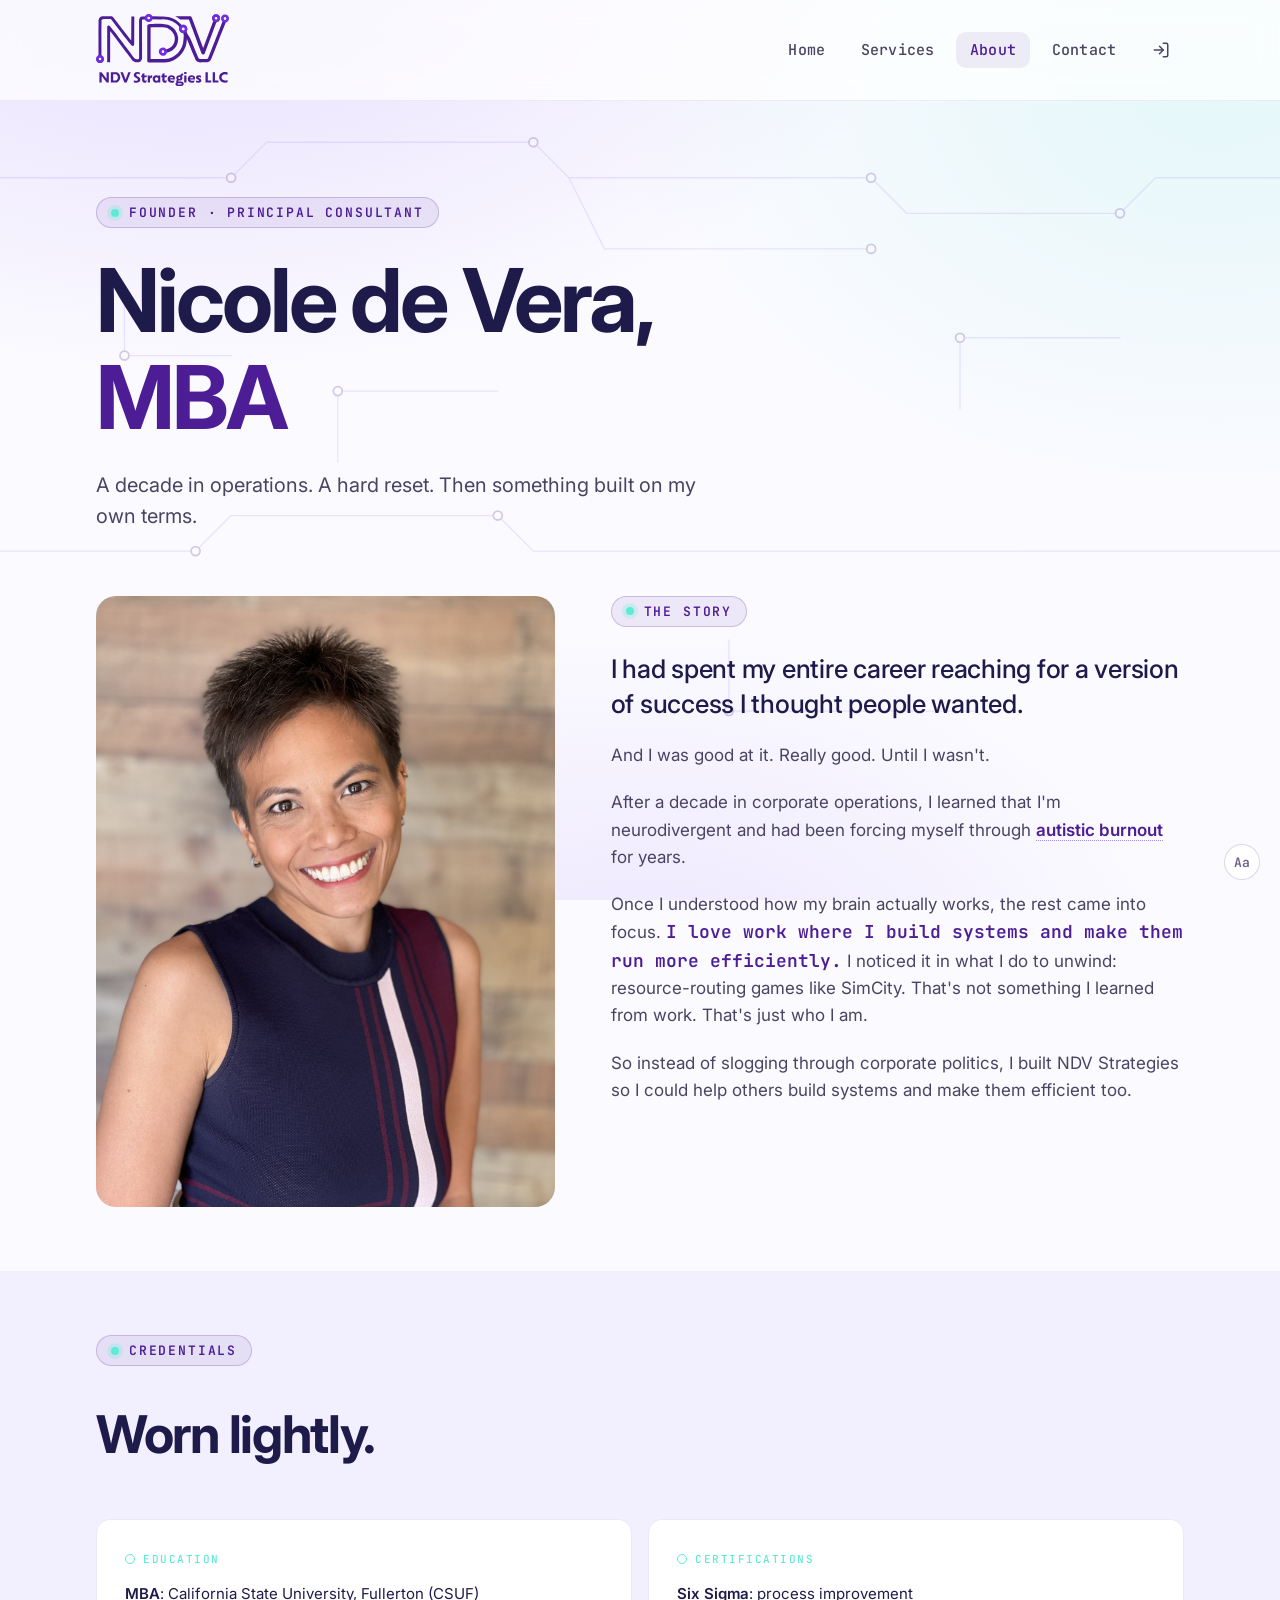
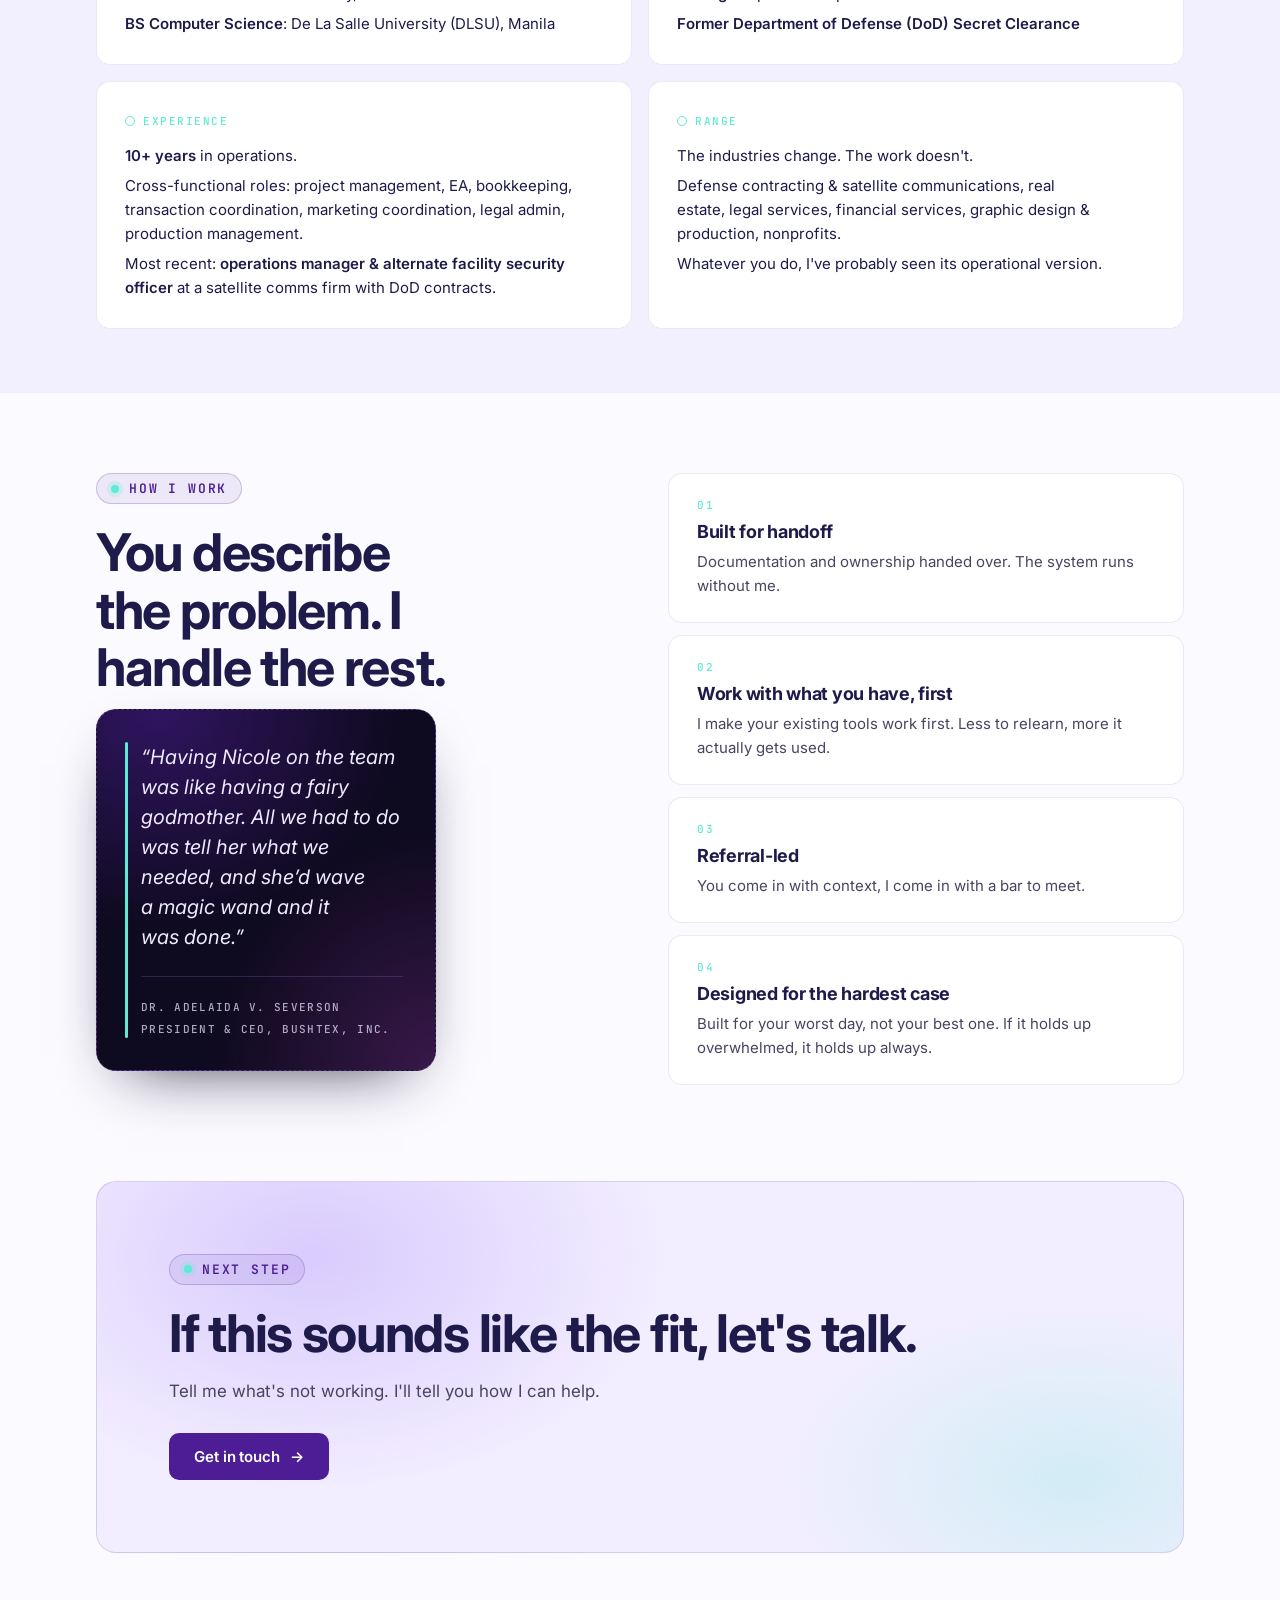
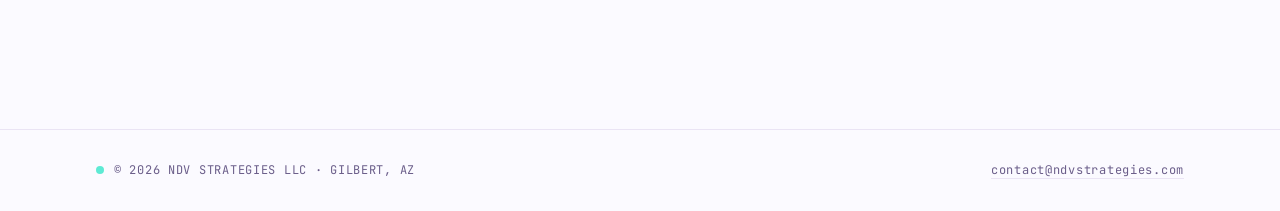
==== commit c05cbd0c: "content: concise copy pass across Home, About, Services Cuts the cross-page redundancy without touch" ====
--- a/about.html
+++ b/about.html
@@ -77,14 +77,14 @@
         <p class="lede">I had spent my entire career reaching for a version of success I thought people wanted.</p>
         <p>And I was good at it. Really good. Until I wasn't.</p>
         <p>After a decade in corporate operations, I learned that I'm neurodivergent and had been forcing myself through <span class="term" tabindex="0" role="note" aria-label="Autistic burnout: deep, long-term burnout from masking and the daily strain of navigating a world not built for your brain. Unlike regular burnout, a weekend off won't touch it. It can be debilitating for years, sometimes for life, severely affecting well-being and quality of life.">autistic burnout<span class="term-tip" aria-hidden="true">Deep, long-term burnout from masking and the daily strain of navigating a world not built for your brain. Unlike regular burnout, a weekend off won't touch it. It can be debilitating for years, sometimes for life, severely affecting well-being and quality of life.</span></span> for years.</p>
-        <p>Once I understood how my brain actually works, the rest came into focus. <span class="accent-line">I love work where I build systems and make them run more efficiently.</span> I realized this from what I do to unwind: playing games like SimCity, Surviving Mars, and Planet Coaster, among others. These are basically resource routing and system optimization games. That's not something I learned from work. That's just who I am.</p>
+        <p>Once I understood how my brain actually works, the rest came into focus. <span class="accent-line">I love work where I build systems and make them run more efficiently.</span> I noticed it in what I do to unwind: resource-routing games like SimCity. That's not something I learned from work. That's just who I am.</p>
         <p>So instead of slogging through corporate politics, I built NDV Strategies so I could help others build systems and make them efficient too.</p>
       </div>
     </div>
   </section>
 
   <!-- Credentials -->
-  <section class="section creds-band">
+  <section class="section creds-band" id="credentials">
     <div class="shell">
       <div class="section-head">
         <span class="eyebrow"><span class="node"></span> Credentials</span>
@@ -134,22 +134,22 @@
           <div class="principle">
             <span class="mono-label">01</span>
             <h3>Built for handoff</h3>
-            <p>Every engagement ends with documentation, ownership, and a system that runs without me. You don't get tied to me. You get something that keeps working.</p>
+            <p>Documentation and ownership handed over. The system runs without me.</p>
           </div>
           <div class="principle">
             <span class="mono-label">02</span>
             <h3>Work with what you have, first</h3>
-            <p>My default is making your existing tools work. When something does need to change, I keep the new system as close to the old one as possible. Less learning curve, more adoption.</p>
+            <p>I make your existing tools work first. Less to relearn, more it actually gets used.</p>
           </div>
           <div class="principle">
             <span class="mono-label">03</span>
             <h3>Referral-led</h3>
-            <p>I work primarily with referrals. That keeps it right for both of us. You come in with context; I come in with a high bar to meet.</p>
+            <p>You come in with context, I come in with a bar to meet.</p>
           </div>
           <div class="principle">
             <span class="mono-label">04</span>
             <h3>Designed for the hardest case</h3>
-            <p>I build for your worst day, not your best one. The system has to hold up when you're overwhelmed or someone new just inherited it. Build the ramp for whoever needs it most, and it works better for everyone. (It's how I'm wired, too.)</p>
+            <p>Built for your worst day, not your best one. If it holds up overwhelmed, it holds up always.</p>
           </div>
         </div>
       </div>
@@ -162,7 +162,7 @@
       <div class="cta-band">
         <span class="eyebrow"><span class="node"></span> Next step</span>
         <h2 style="margin-top:20px">If this sounds like the fit, let's talk.</h2>
-        <p>Tell me what shouldn't be this hard. I'll tell you how I can help.</p>
+        <p>Tell me what's not working. I'll tell you how I can help.</p>
         <a class="btn" href="contact.html">Get in touch <span class="arrow">→</span></a>
       </div>
     </div>
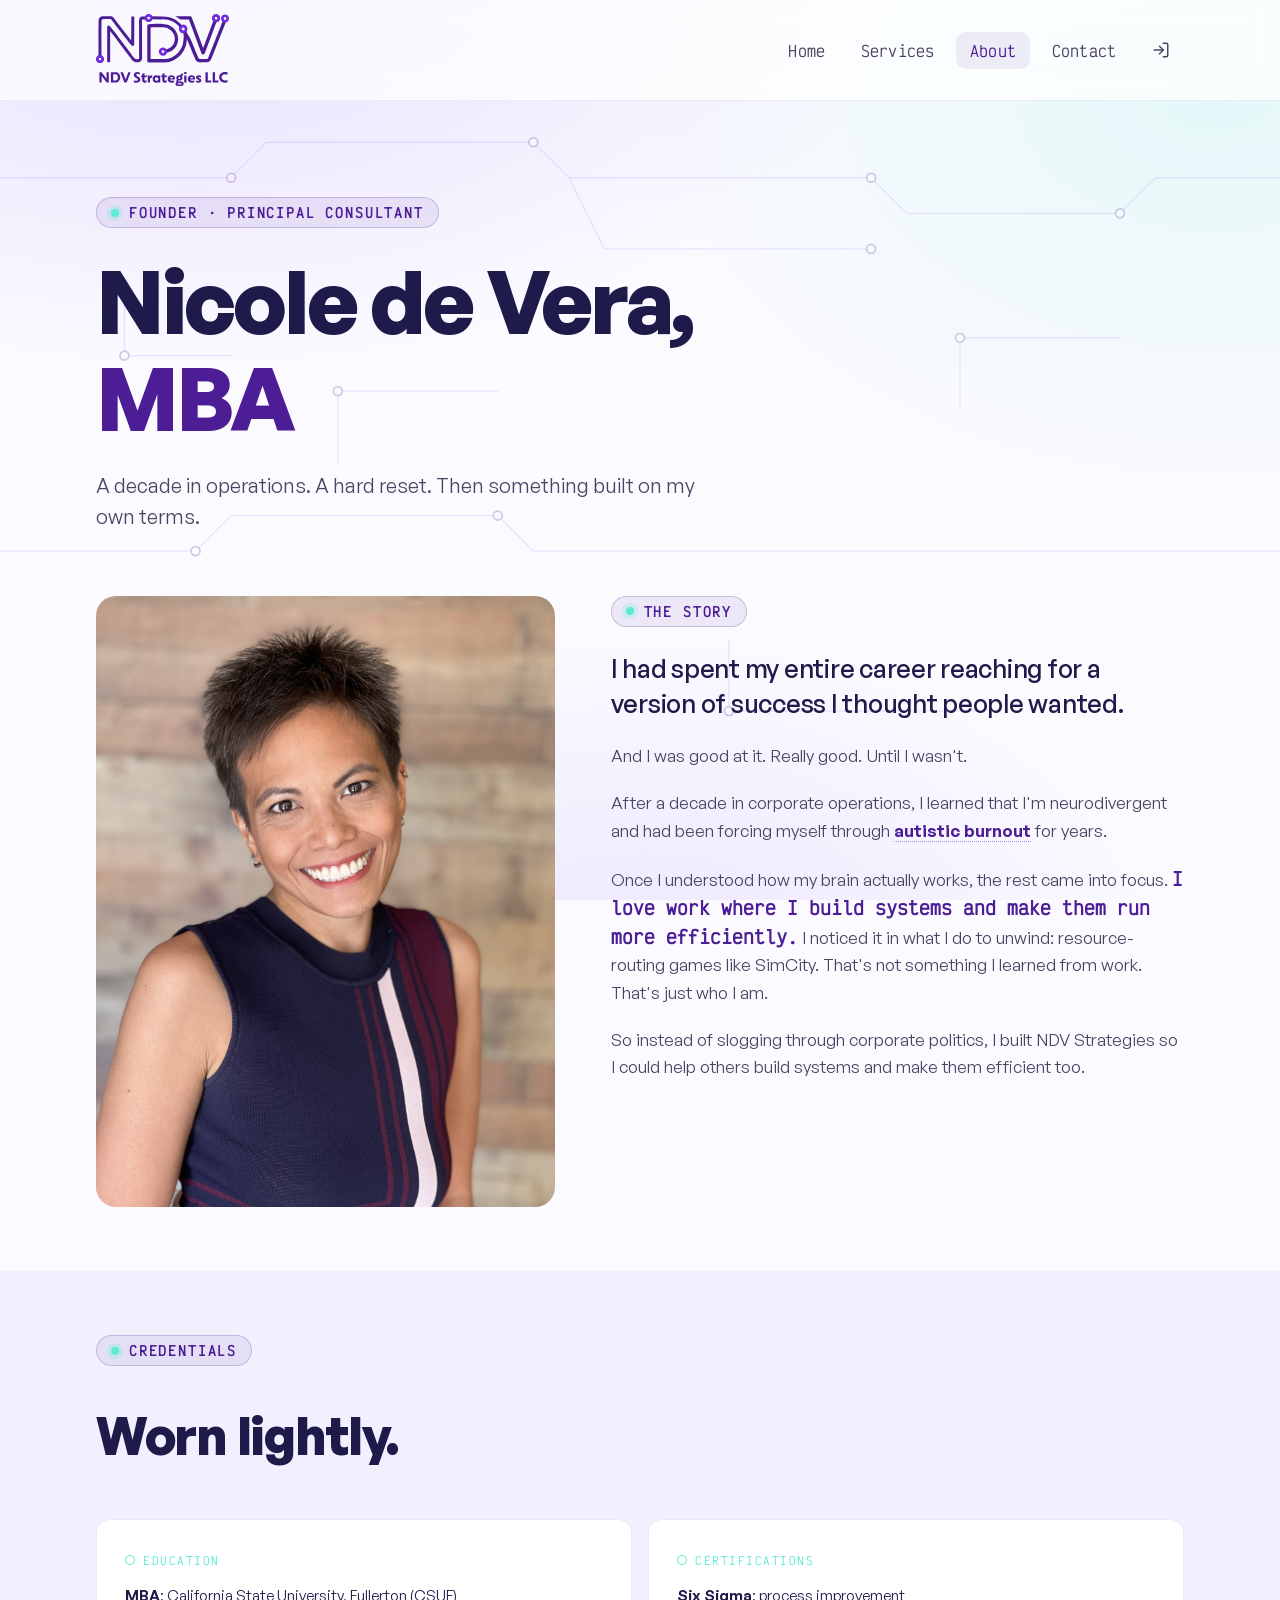
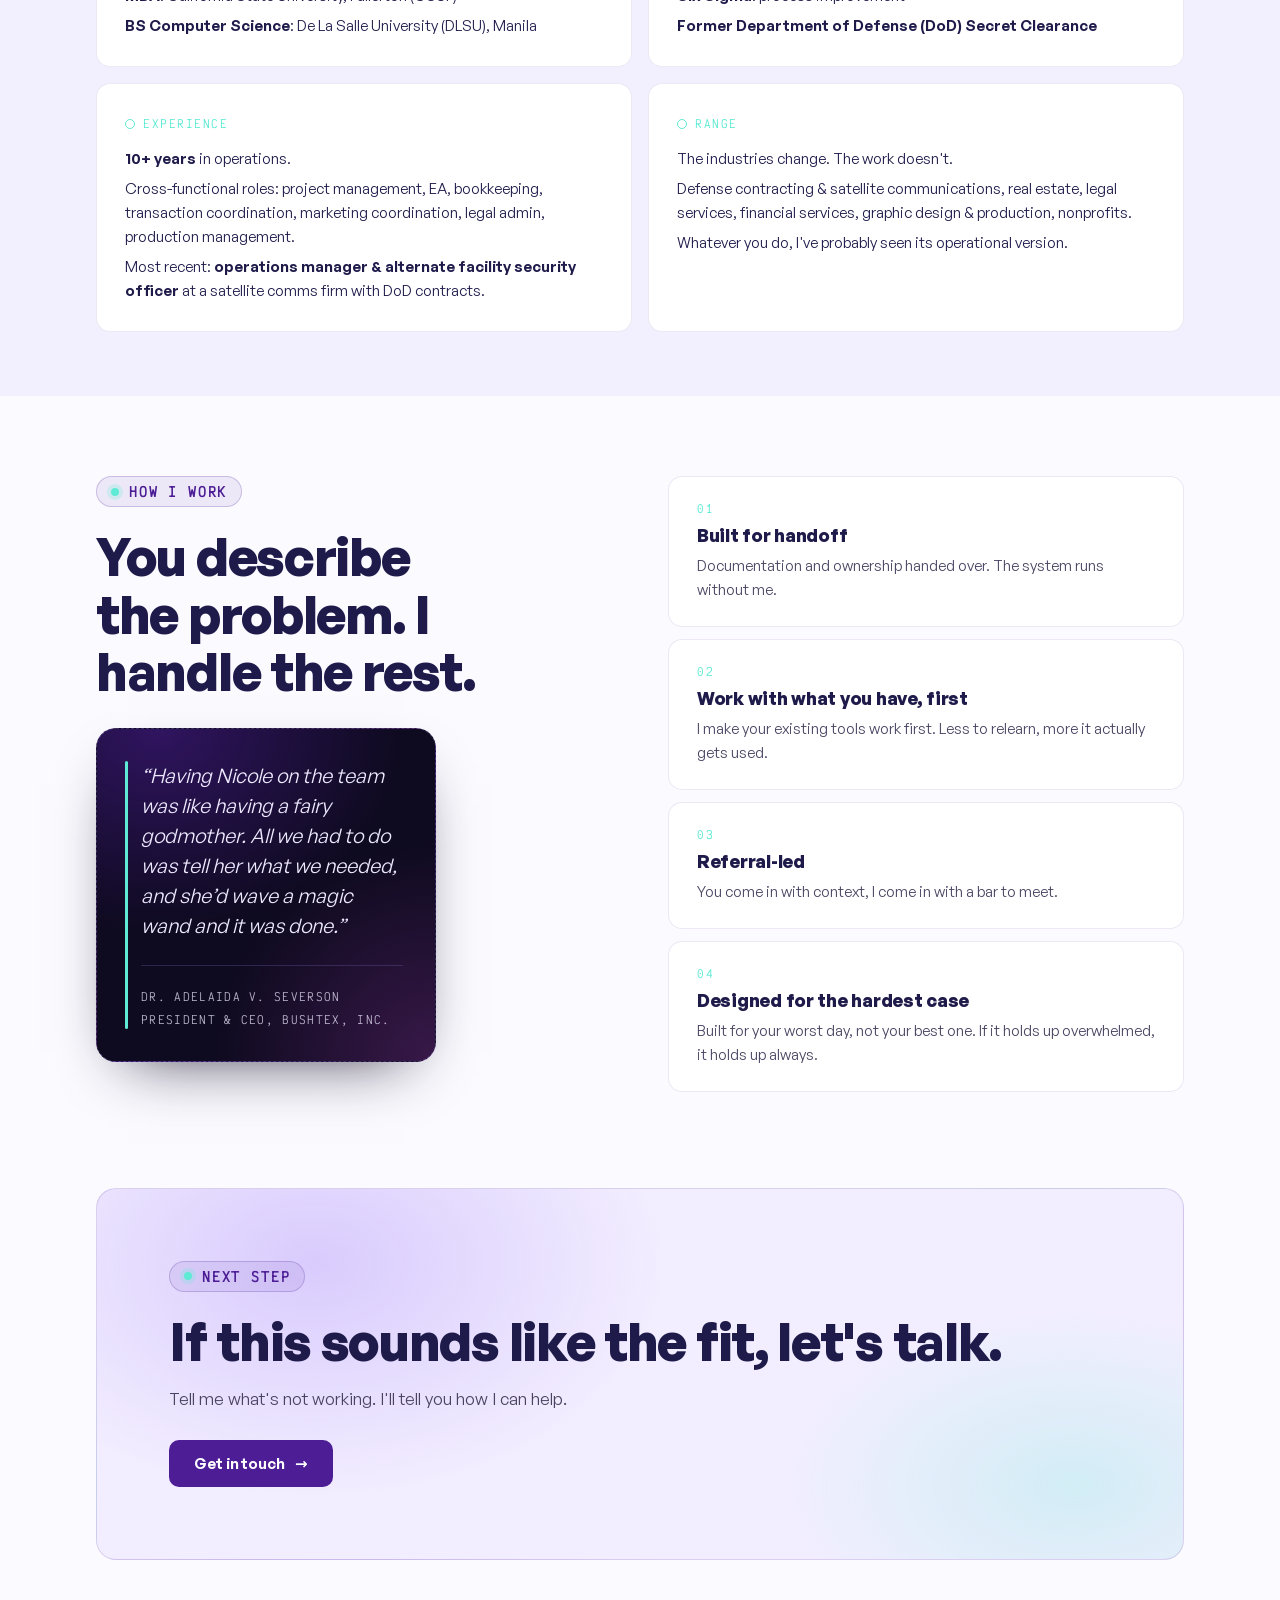
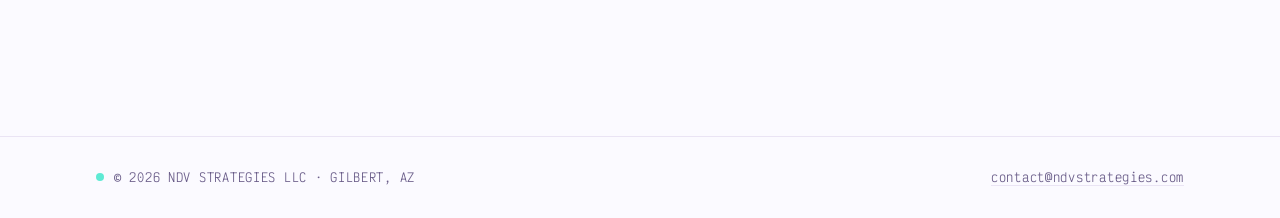
==== commit 35e149a9: "feat(brand): General Sans + Victor Mono, self-hosted; remove Fast Font toggle Type swap: - Inter -> " ====
--- a/about.html
+++ b/about.html
@@ -177,7 +177,6 @@
 
   </div>
 </footer>
-<script>if (localStorage.getItem('fastfont') === 'true') document.body.classList.add('fast-font');</script>
 
 <style>
   /* Testimonial in the "How I work" left column — teal bar, centered to fill the column */
@@ -418,6 +417,5 @@
   links?.querySelectorAll('a').forEach(a => a.addEventListener('click', () => links.classList.remove('open')));
 </script>
 
-<button class="font-toggle" onclick="document.body.classList.toggle('fast-font'); localStorage.setItem('fastfont', document.body.classList.contains('fast-font'))" title="Toggle reading font">Aa</button>
 </body>
 </html>
--- a/colors_and_type.css
+++ b/colors_and_type.css
@@ -1,8 +1,46 @@
-@import url('https://fonts.googleapis.com/css2?family=Inter:wght@400;500;600;700&family=JetBrains+Mono:wght@400;500&display=swap');
+/* Type is SELF-HOSTED from /fonts, not pulled from a third-party CDN, so the
+   site renders in the intended faces even if Google Fonts or Fontshare is
+   blocked, slow, or down. Weights match what the site actually uses: 400/500/
+   600/700 sans, 400/500 mono. font-display:swap so text is never invisible
+   while a face loads. */
+
+/* General Sans, Fontshare, ITF Free Font License */
+@font-face {
+  font-family: 'General Sans';
+  src: url('fonts/general-sans-400-normal.woff2') format('woff2');
+  font-weight: 400; font-style: normal; font-display: swap;
+}
+@font-face {
+  font-family: 'General Sans';
+  src: url('fonts/general-sans-500-normal.woff2') format('woff2');
+  font-weight: 500; font-style: normal; font-display: swap;
+}
+@font-face {
+  font-family: 'General Sans';
+  src: url('fonts/general-sans-600-normal.woff2') format('woff2');
+  font-weight: 600; font-style: normal; font-display: swap;
+}
+@font-face {
+  font-family: 'General Sans';
+  src: url('fonts/general-sans-700-normal.woff2') format('woff2');
+  font-weight: 700; font-style: normal; font-display: swap;
+}
+
+/* Victor Mono, SIL Open Font License 1.1 */
+@font-face {
+  font-family: 'Victor Mono';
+  src: url('fonts/victor-mono-latin-400-normal.woff2') format('woff2');
+  font-weight: 400; font-style: normal; font-display: swap;
+}
+@font-face {
+  font-family: 'Victor Mono';
+  src: url('fonts/victor-mono-latin-500-normal.woff2') format('woff2');
+  font-weight: 500; font-style: normal; font-display: swap;
+}
 
 :root {
-  --font-sans: 'Inter', system-ui, -apple-system, sans-serif;
-  --font-mono: 'JetBrains Mono', 'Fira Code', monospace;
+  --font-sans: 'General Sans', system-ui, -apple-system, sans-serif;
+  --font-mono: 'Victor Mono', ui-monospace, 'Fira Code', monospace;
 
   /* Brand */
   --purple-deep:  #4C1D95;
--- a/css/styles.css
+++ b/css/styles.css
@@ -1,23 +1,6 @@
 /* ─────────────────────────────────────────────────────────
    NDV Strategies — shared site styles (LIGHT MODE)
    ───────────────────────────────────────────────────────── */
-
-/* ── Fast Font (accessibility toggle) ───────────────────── */
-@font-face {
-  font-family: 'FastFont';
-  src: url('../fonts/FastFont.woff2') format('woff2'),
-       url('../fonts/Fast_Sans.ttf') format('truetype');
-  font-display: swap;
-}
-body.fast-font {
-  font-family: 'FastFont', system-ui, sans-serif;
-  font-feature-settings: "calt" 1;
-}
-body.fast-font h1, body.fast-font h2, body.fast-font h3, body.fast-font h4,
-body.fast-font p, body.fast-font li, body.fast-font a, body.fast-font span,
-body.fast-font label, body.fast-font input, body.fast-font textarea, body.fast-font button {
-  font-family: 'FastFont', system-ui, sans-serif;
-}
 
 * { box-sizing: border-box; }
 
@@ -337,38 +320,6 @@
   background: #fff;
 }
 
-/* ── Accessibility font toggle (floating) ───────────── */
-.font-toggle {
-  position: fixed;
-  bottom: 20px;
-  right: 20px;
-  width: 36px;
-  height: 36px;
-  border-radius: 999px;
-  border: 1px solid rgba(76,29,149,0.18);
-  background: rgba(255,255,255,0.85);
-  backdrop-filter: blur(8px);
-  color: #6B5E8A;
-  font-family: var(--font-mono);
-  font-size: 13px;
-  font-weight: 600;
-  cursor: pointer;
-  z-index: 99;
-  transition: all var(--fast) var(--ease);
-  padding: 0;
-  line-height: 1;
-}
-.font-toggle:hover {
-  border-color: var(--purple-deep);
-  color: var(--purple-deep);
-  transform: scale(1.08);
-}
-body.fast-font .font-toggle {
-  background: var(--purple-deep);
-  color: #fff;
-  border-color: var(--purple-deep);
-}
-
 /* ── Footer ──────────────────────────────────────────── */
 .site-footer {
   margin-top: 80px;
